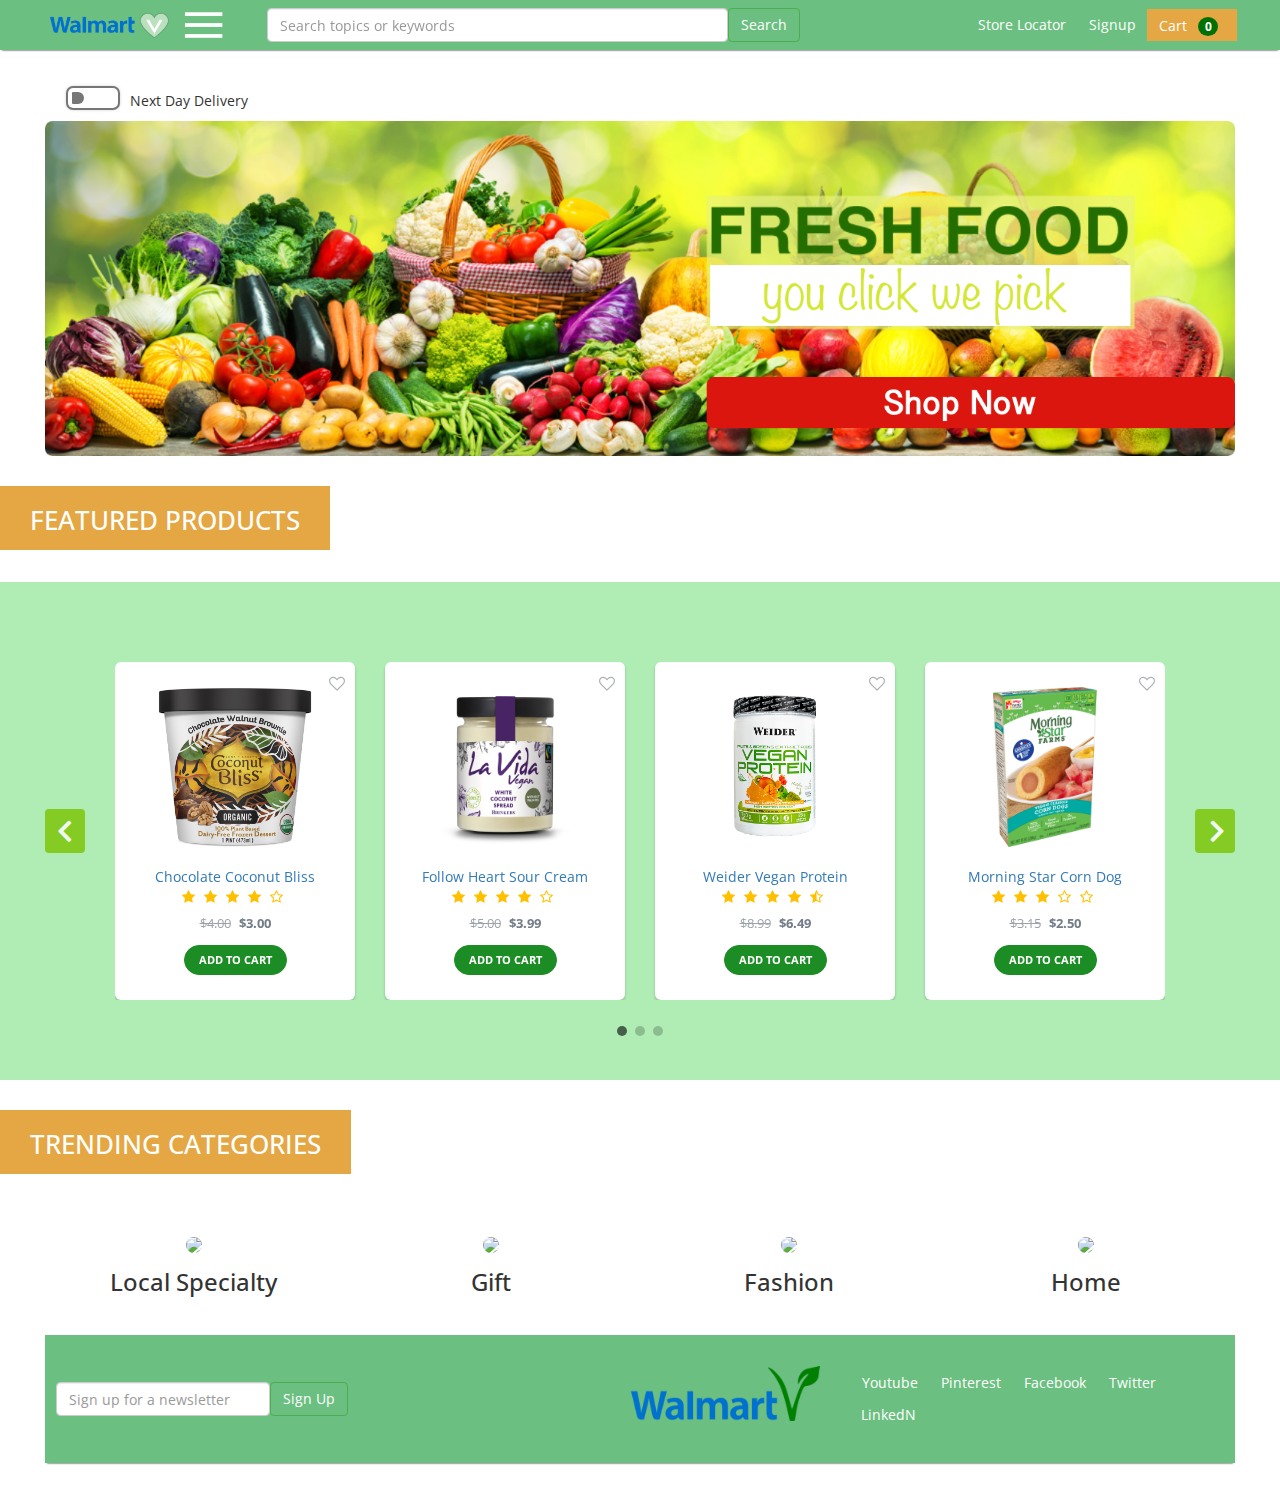
==== index.html @ f9e10857 "button link + error message" ====
<!DOCTYPE html>
<html lang="en">

<head>
	<meta charset="UTF-8">
	<meta http-equiv="X-UA-Compatible" content="IE=edge">
	<meta name="viewport" content="width=device-width, initial-scale=1">
	<title>Walmart Vegan Homepage</title>
	<!-- Bootstrap -->
	<link href="css/bootstrap-4.3.1.css" rel="stylesheet">
	<link href="//maxcdn.bootstrapcdn.com/bootstrap/4.1.1/css/bootstrap.min.css" rel="stylesheet" id="bootstrap-css">
	<link href="https://gitcdn.github.io/bootstrap-toggle/2.2.2/css/bootstrap-toggle.min.css" rel="stylesheet">
	<link rel="stylesheet" href="https://fonts.googleapis.com/css?family=Open+Sans">
	<!--ecommerce carousel-->
	<link rel="stylesheet" href="https://maxcdn.bootstrapcdn.com/font-awesome/4.7.0/css/font-awesome.min.css">
	<link rel="stylesheet" href="https://maxcdn.bootstrapcdn.com/bootstrap/3.3.7/css/bootstrap.min.css">
	<script src="https://ajax.googleapis.com/ajax/libs/jquery/1.12.4/jquery.min.js"></script>
	<script src="https://maxcdn.bootstrapcdn.com/bootstrap/3.3.7/js/bootstrap.min.js"></script>
	<!--navbar cart drop down-->
	<link href="//maxcdn.bootstrapcdn.com/bootstrap/3.3.0/css/bootstrap.min.css" rel="stylesheet" id="bootstrap-css">
	<script src="//maxcdn.bootstrapcdn.com/bootstrap/3.3.0/js/bootstrap.min.js"></script>
	<script src="//code.jquery.com/jquery-1.11.1.min.js"></script>
	<!--customized-->
	<link href="css/customized_css.css" rel="stylesheet">

</head>

<body>
	<div id="navbar" class="row navbar sticky nav-background mb-0 mt-0 pt-0 pb-0 pl-0 ml-0 pr-0 mr-0">
		<div class="col-sm-2">
			<img class="float-left img-fluid" src="img/logo with white vegan.png" alt="logo">
		</div>
		<div class="col-sm-5">
			<div class="myAlert-top alert alert-success">
				<a href="#" class="close" data-dismiss="alert" aria-label="close">&times;</a>
				<strong>Success!</strong> Product added to cart.
			</div>
			<form>
				<div class="row no-gutters align-items-center">
					<!--end of col-->
					<div class="col">
						<input class="form-control form-control-lg form-control-borderless" type="search"
							placeholder="Search topics or keywords">
					</div>
					<!--end of col-->
					<div class="col-auto">
						<button class="btn btn-success" type="submit">Search</button>
					</div>
					<!--end of col-->
				</div>
			</form>
			<!--end of col-->
		</div>
		<div class="col-sm-4">
			<div class="btn-group float-right" role="group">
				<button class="btn btn-success nav-button" type="button">
					Store Locator
				</button>
				<button onclick=getToProfilePage() class="btn btn-success nav-button" type="button">
					Signup
				</button>

				<button class=" btn btn-cart nav-button" type="button">
					Cart <span class="badge"><input type="number" class="cart-count" value="0"></span>
				</button>
			</div>
		</div>
	</div>

	<div class="container-fluid">
		<div class="row next-day-delivery pl-5 pt-0 pb-3 ml-0 pr-5 mr-5" style="padding-bottom: 5px;">
			<div class="col-sm-12">
				<div>
					<label class="switch next-day-delivery-switch">
						<input type="checkbox">
						<span class="slider"></span>
					</label>
					Next Day Delivery
				</div>
			</div>
		</div>
		<div class="row hero ml-4 mr-4">
			<div class="col-sm-12">
				<img src="img/hero.png" class="img-fluid" alt="heroboard">
			</div>
		</div>
		<div class="row">
			<div class="col-md-12 pl-0 mb-0 pb-0">
				<div class="flex-rectangle-trendy feature-product-tittle pl-0 ml-0 align-middle">
					<div class="text-center">
						<h2 class="pt-4 text-white trendy-text">Featured Products</h2>
					</div>
				</div>
			</div>
		</div>
		<div class="row" id="collapseExample1">
			<div class="col-md-12">
				<div id="myCarousel" class="carousel slide" data-ride="carousel" data-interval="0">
					<!-- Carousel indicators -->
					<ol class="carousel-indicators">
						<li data-target="#myCarousel" data-slide-to="0" class="active"></li>
						<li data-target="#myCarousel" data-slide-to="1"></li>
						<li data-target="#myCarousel" data-slide-to="2"></li>
					</ol>
					<!-- Wrapper for carousel items -->
					<div class="carousel-inner">
						<div class="item carousel-item active">
							<div class="row">
								<div class="col-sm-3">
									<div class="thumb-wrapper">
										<span class="wish-icon float-right "><i class="fa fa-heart-o"></i></span>
										<div class="img-box">
											<img src="img/CoconutBliss.png" class="img-responsive img-fluid" alt="">
										</div>
										<div class="thumb-content">
											<a href="">Chocolate Coconut Bliss</a>
											<div class="star-rating">
												<ul class="list-inline">
													<li class="list-inline-item"><i class="fa fa-star"></i></li>
													<li class="list-inline-item"><i class="fa fa-star"></i></li>
													<li class="list-inline-item"><i class="fa fa-star"></i></li>
													<li class="list-inline-item"><i class="fa fa-star"></i></li>
													<li class="list-inline-item"><i class="fa fa-star-o"></i></li>
												</ul>
											</div>
											<p class="item-price"><strike>$4.00</strike> <b>$3.00</b></p>
											<a id="addcartsuccess" onclick="myAlertTop()"
												class="btn btn-primary plus">Add to Cart</a>
										</div>
									</div>
								</div>
								<div class="col-sm-3">
									<div class="thumb-wrapper">
										<span class="wish-icon float-right float-right"><i
												class="fa fa-heart-o"></i></span>
										<div class="img-box">
											<img src="img/LaVidaVegan_WhiteCoconut.png" class="img-responsive img-fluid"
												alt="">
										</div>
										<div class="thumb-content">
											<a href="">Follow Heart Sour Cream</a>
											<div class="star-rating">
												<ul class="list-inline">
													<li class="list-inline-item"><i class="fa fa-star"></i></li>
													<li class="list-inline-item"><i class="fa fa-star"></i></li>
													<li class="list-inline-item"><i class="fa fa-star"></i></li>
													<li class="list-inline-item"><i class="fa fa-star"></i></li>
													<li class="list-inline-item"><i class="fa fa-star-o"></i></li>
												</ul>
											</div>
											<p class="item-price"><strike>$5.00</strike> <b>$3.99</b></p>
											<a id="addcartsuccess" onclick="myAlertTop()"
												class="btn btn-primary plus">Add to Cart</a>
										</div>
									</div>
								</div>
								<div class="col-sm-3">
									<div class="thumb-wrapper">
										<span class="wish-icon float-right float-right"><i
												class="fa fa-heart-o"></i></span>
										<div class="img-box">
											<img src="img/vegan protein.png" class="img-responsive img-fluid" alt="">
										</div>
										<div class="thumb-content">
											<a href="">Weider Vegan Protein</a>
											<div class="star-rating">
												<ul class="list-inline">
													<li class="list-inline-item"><i class="fa fa-star"></i></li>
													<li class="list-inline-item"><i class="fa fa-star"></i></li>
													<li class="list-inline-item"><i class="fa fa-star"></i></li>
													<li class="list-inline-item"><i class="fa fa-star"></i></li>
													<li class="list-inline-item"><i class="fa fa-star-half-o"></i>
													</li>
												</ul>
											</div>
											<p class="item-price"><strike>$8.99</strike> <b>$6.49</b></p>
											<a id="addcartsuccess" onclick="myAlertTop()"
												class="btn btn-primary plus">Add to Cart</a>
										</div>
									</div>
								</div>
								<div class="col-sm-3">
									<div class="thumb-wrapper">
										<span class="wish-icon float-right"><i class="fa fa-heart-o"></i></span>
										<div class="img-box">
											<img src="img/veggie corndog.png" class="img-responsive img-fluid" alt="">
										</div>
										<div class="thumb-content">
											<a href="">Morning Star Corn Dog</a>
											<div class="star-rating">
												<ul class="list-inline">
													<li class="list-inline-item"><i class="fa fa-star"></i></li>
													<li class="list-inline-item"><i class="fa fa-star"></i></li>
													<li class="list-inline-item"><i class="fa fa-star"></i></li>
													<li class="list-inline-item"><i class="fa fa-star-o"></i></li>
													<li class="list-inline-item"><i class="fa fa-star-o"></i></li>
												</ul>
											</div>
											<p class="item-price"><strike>$3.15</strike> <b>$2.50</b></p>
											<a id="addcartsuccess" onclick="myAlertTop()"
												class="btn btn-primary plus">Add to Cart</a>
										</div>
									</div>
								</div>
							</div>
						</div>
						<div class="item carousel-item">
							<div class="row">
								<div class="col-sm-3">
									<div class="thumb-wrapper">
										<span class="wish-icon float-right"><i class="fa fa-heart-o"></i></span>
										<div class="img-box">
											<img src="/examples/images/products/play-station.jpg"
												class="img-responsive img-fluid" alt="">
										</div>
										<div class="thumb-content">
											<h4>Sony Play Station</h4>
											<p class="item-price"><strike>$289.00</strike> <span>$269.00</span></p>
											<div class="star-rating">
												<ul class="list-inline">
													<li class="list-inline-item"><i class="fa fa-star"></i></li>
													<li class="list-inline-item"><i class="fa fa-star"></i></li>
													<li class="list-inline-item"><i class="fa fa-star"></i></li>
													<li class="list-inline-item"><i class="fa fa-star"></i></li>
													<li class="list-inline-item"><i class="fa fa-star-o"></i></li>
												</ul>
											</div>
											<a id="addcartsuccess" onclick="myAlertTop()"
												class="btn btn-primary plus">Add to Cart</a>
										</div>
									</div>
								</div>
								<div class="col-sm-3">
									<div class="thumb-wrapper">
										<span class="wish-icon float-right"><i class="fa fa-heart-o"></i></span>
										<div class="img-box">
											<img src="/examples/images/products/macbook-pro.jpg"
												class="img-responsive img-fluid" alt="">
										</div>
										<div class="thumb-content">
											<h4>Macbook Pro</h4>
											<p class="item-price"><strike>$1099.00</strike> <span>$869.00</span></p>
											<div class="star-rating">
												<ul class="list-inline">
													<li class="list-inline-item"><i class="fa fa-star"></i></li>
													<li class="list-inline-item"><i class="fa fa-star"></i></li>
													<li class="list-inline-item"><i class="fa fa-star"></i></li>
													<li class="list-inline-item"><i class="fa fa-star"></i></li>
													<li class="list-inline-item"><i class="fa fa-star-half-o"></i>
													</li>
												</ul>
											</div>
											<a id="addcartsuccess" onclick="myAlertTop()"
												class="btn btn-primary plus">Add to Cart</a>
										</div>
									</div>
								</div>
								<div class="col-sm-3">
									<div class="thumb-wrapper">
										<span class="wish-icon float-right float-right"><i
												class="fa fa-heart-o"></i></span>
										<div class="img-box">
											<img src="/examples/images/products/speaker.jpg"
												class="img-responsive img-fluid" alt="">
										</div>
										<div class="thumb-content">
											<h4>Bose Speaker</h4>
											<p class="item-price"><strike>$109.00</strike> <span>$99.00</span></p>
											<div class="star-rating">
												<ul class="list-inline">
													<li class="list-inline-item"><i class="fa fa-star"></i></li>
													<li class="list-inline-item"><i class="fa fa-star"></i></li>
													<li class="list-inline-item"><i class="fa fa-star"></i></li>
													<li class="list-inline-item"><i class="fa fa-star"></i></li>
													<li class="list-inline-item"><i class="fa fa-star-o"></i></li>
												</ul>
											</div>
											<a id="addcartsuccess" onclick="myAlertTop()"
												class="btn btn-primary plus">Add to Cart</a>
										</div>
									</div>
								</div>
								<div class="col-sm-3">
									<div class="thumb-wrapper">
										<span class="wish-icon float-right float-right"><i
												class="fa fa-heart-o"></i></span>
										<div class="img-box">
											<img src="/examples/images/products/galaxy.jpg"
												class="img-responsive img-fluid" alt="">
										</div>
										<div class="thumb-content">
											<h4>Samsung Galaxy S8</h4>
											<p class="item-price"><strike>$599.00</strike> <span>$569.00</span></p>
											<div class="star-rating">
												<ul class="list-inline">
													<li class="list-inline-item"><i class="fa fa-star"></i></li>
													<li class="list-inline-item"><i class="fa fa-star"></i></li>
													<li class="list-inline-item"><i class="fa fa-star"></i></li>
													<li class="list-inline-item"><i class="fa fa-star"></i></li>
													<li class="list-inline-item"><i class="fa fa-star-o"></i></li>
												</ul>
											</div>
											<a id="addcartsuccess" onclick="myAlertTop()"
												class="btn btn-primary plus">Add to Cart</a>
										</div>
									</div>
								</div>
							</div>
						</div>
						<div class="item carousel-item">
							<div class="row">
								<div class="col-sm-3">
									<div class="thumb-wrapper">
										<span class="wish-icon"><i class="fa fa-heart-o"></i></span>
										<div class="img-box">
											<img src="/examples/images/products/iphone.jpg"
												class="img-responsive img-fluid" alt="">
										</div>
										<div class="thumb-content">
											<h4>Apple iPhone</h4>
											<p class="item-price"><strike>$369.00</strike> <span>$349.00</span></p>
											<div class="star-rating">
												<ul class="list-inline">
													<li class="list-inline-item"><i class="fa fa-star"></i></li>
													<li class="list-inline-item"><i class="fa fa-star"></i></li>
													<li class="list-inline-item"><i class="fa fa-star"></i></li>
													<li class="list-inline-item"><i class="fa fa-star"></i></li>
													<li class="list-inline-item"><i class="fa fa-star-o"></i></li>
												</ul>
											</div>
											<a id="addcartsuccess" onclick="myAlertTop()"
												class="btn btn-primary plus">Add to Cart</a>
										</div>
									</div>
								</div>
								<div class="col-sm-3">
									<div class="thumb-wrapper">
										<span class="wish-icon float-right"><i class="fa fa-heart-o"></i></span>
										<div class="img-box">
											<img src="/examples/images/products/canon.jpg"
												class="img-responsive img-fluid" alt="">
										</div>
										<div class="thumb-content">
											<h4>Canon DSLR</h4>
											<p class="item-price"><strike>$315.00</strike> <span>$250.00</span></p>
											<div class="star-rating">
												<ul class="list-inline">
													<li class="list-inline-item"><i class="fa fa-star"></i></li>
													<li class="list-inline-item"><i class="fa fa-star"></i></li>
													<li class="list-inline-item"><i class="fa fa-star"></i></li>
													<li class="list-inline-item"><i class="fa fa-star"></i></li>
													<li class="list-inline-item"><i class="fa fa-star-o"></i></li>
												</ul>
											</div>
											<a id="addcartsuccess" onclick="myAlertTop()"
												class="btn btn-primary plus">Add to Cart</a>
										</div>
									</div>
								</div>
								<div class="col-sm-3">
									<div class="thumb-wrapper">
										<span class="wish-icon float-right"><i class="fa fa-heart-o"></i></span>
										<div class="img-box">
											<img src="/examples/images/products/pixel.jpg"
												class="img-responsive img-fluid" alt="">
										</div>
										<div class="thumb-content">
											<h4>Google Pixel</h4>
											<p class="item-price"><strike>$450.00</strike> <span>$418.00</span></p>
											<div class="star-rating">
												<ul class="list-inline">
													<li class="list-inline-item"><i class="fa fa-star"></i></li>
													<li class="list-inline-item"><i class="fa fa-star"></i></li>
													<li class="list-inline-item"><i class="fa fa-star"></i></li>
													<li class="list-inline-item"><i class="fa fa-star"></i></li>
													<li class="list-inline-item"><i class="fa fa-star-half-o"></i>
													</li>
												</ul>
											</div>
											<a id="addcartsuccess" onclick="myAlertTop()"
												class="btn btn-primary plus">Add to Cart</a>
										</div>
									</div>
								</div>
								<div class="col-sm-3">
									<div class="thumb-wrapper">
										<span class="wish-icon float-right"><i class="fa fa-heart-o"></i></span>
										<div class="img-box">
											<img src="/examples/images/products/watch.jpg"
												class="img-responsive img-fluid" alt="">
										</div>
										<div class="thumb-content">
											<h4>Apple Watch</h4>
											<p class="item-price"><strike>$350.00</strike> <span>$330.00</span></p>
											<div class="star-rating">
												<ul class="list-inline">
													<li class="list-inline-item"><i class="fa fa-star"></i></li>
													<li class="list-inline-item"><i class="fa fa-star"></i></li>
													<li class="list-inline-item"><i class="fa fa-star"></i></li>
													<li class="list-inline-item"><i class="fa fa-star"></i></li>
													<li class="list-inline-item"><i class="fa fa-star-o"></i></li>
												</ul>
											</div>
											<a id="addcartsuccess" onclick="myAlertTop()"
												class="btn btn-primary plus">Add to Cart</a>
										</div>
									</div>
								</div>
							</div>
						</div>
					</div>
					<!-- Carousel controls -->
					<a class="carousel-control left carousel-control-prev" href="#myCarousel" data-slide="prev">
						<i class="fa fa-angle-left"></i>
					</a>
					<a class="carousel-control right carousel-control-next" href="#myCarousel" data-slide="next">
						<i class="fa fa-angle-right"></i>
					</a>
				</div>
			</div>
		</div>

		<div class="row">
			<div class="col-md-12 pl-0 mb-0 pb-0">
				<div class="flex-rectangle-trendy feature-product-tittle pl-0 ml-0 align-middle">
					<div class="text-center">
						<h2 class="pt-4 text-white trendy-text">Trending Categories</h2>
					</div>
				</div>
			</div>
		</div>
		<div class="row ml-5 mr-5 mt-5">
			<div class="col-lg-3">
				<div class="text-center">
					<img src="img/local.png" class="rounded-circle img-fluid">
					<h3 class="mt-4 mb-3 text-center">Local Specialty</h5>
				</div>
			</div>
			<div class="col-lg-3">
				<div class="text-center">
					<img src="img/gift.png" class="rounded-circle img-fluid">
					<h3 class="mt-4 mb-3 text-center">Gift</h5>
				</div>
			</div>
			<div class="col-lg-3">
				<div class="text-center">
					<img src="img/fashion.png" class="rounded-circle img-fluid">
					<h3 class="mt-4 mb-3 text-center">Fashion</h5>
				</div>
			</div>
			<div class="col-lg-3">
				<div class="text-center">
					<img src="img/home.png" class="rounded-circle img-fluid">
					<h3 class="mt-4 mb-3 text-center">Home</h5>
				</div>
			</div>
		</div>
		<div class="row navbar nav-background ml-5 mr-5 mb-5 mt-5 pt-5 pb-5 mt-5">
			<div class="col-sm-3">
				<form>
					<div class="row no-gutters align-items-left">
						<div class="col">
							<input class="form-control form-control-lg form-control-borderless" type="search"
								placeholder="Sign up for a newsletter">
						</div>
						<div class="col-auto">
							<button class="btn btn-success" type="submit">Sign Up</button>
						</div>
					</div>
				</form>
			</div>
			<div class="col-sm-5">
				<img class="float-right" src="img/Group 1.png" alt="logo">
			</div>
			<div class="col-sm-4">
				<div class="btn-group float-right" role="group">
					<button class="btn btn-success nav-button" type="button">
						Youtube
					</button>
					<button class="btn btn-success nav-button" type="button">
						Pinterest
					</button>
					<button class="btn btn-success nav-button" type="button">
						Facebook
					</button>
					<button class="btn btn-success nav-button" type="button">
						Twitter
					</button>
					<button class="btn btn-success nav-button" type="button">
						LinkedN
					</button>
				</div>
			</div>
		</div>
	</div>
	<!-- jQuery (necessary for Bootstrap's JavaScript plugins) -->
	<script src="js/jquery-3.3.1.min.js"></script>

	<!-- Include all compiled plugins (below), or include individual files as needed -->
	<script src="js/popper.min.js"></script>
	<script src="js/bootstrap-4.3.1.js"></script>
	<script src="js/customized_js.js"></script>
</body>

</html>
---- css/customized_css.css ----
.container-fluid{
    padding-top: 70px;
}
/*alert for adding product*/
.myAlert-top{
    position: fixed;
    top: 5px; 
    left:30%;
    width: 30%;
    background-color:rgb(3, 57, 16);
    border:none;
    color: white;
}
.myAlert-bottom{
    position: fixed;
    bottom: 5px;
    left:2%;
    width: 96%;
}
.alert{
    display: none;
    text-align: center;
    z-index: 9999;
}
/*alert for adding product*/
/*nav bar*/
.navbar{
    z-index: 999;
    box-shadow: 0 2px 2px -2px rgba(0,0,0,1);
    border-radius: 0px
}
/*nav button color*/
.btn-success {
    background-color: #6BBF80;
}

/*nav button color*/
.nav-button {
    border: 0;
}

/*nav button color*/
/*hamburger*/
.hamburger {
    max-width: 18%;
    height: auto;
}

/*hamburger*/
/* The sticky class is added to the navbar with JS when it reaches its scroll position */
.sticky {
    position: fixed;
    top: 0;
    width: 100%;
  }
  
  /* Add some top padding to the page content to prevent sudden quick movement (as the navigation bar gets a new position at the top of the page (position:fixed and top:0) */
  .sticky + .content {
    padding-top: 60px;
  }
/*next day delivery*/
.switch input {
    display: none;
}

.switch {
    display: inline-block;
    width: 50px;
    height: 20px;
    margin: 8px;
    transform: translateY(50%);
    position: relative;
}

.slider {
    position: absolute;
    top: 0;
    bottom: 0;
    left: 0;
    right: 0;
    border-radius: 5px;
    box-shadow: 0 0 0 2px #777, 0 0 4px #777;
    cursor: pointer;
    border: 4px solid transparent;
    overflow: hidden;
    transition: .4s;
}

.slider:before {
    position: absolute;
    content: "";
    width: 100%;
    height: 100%;
    background: #777;
    border-radius: 10px;
    transform: translateX(-30px);
    transition: .4s;
}

input:checked+.slider:before {
    transform: translateX(30px);
    background: limeGreen;
}

input:checked+.slider {
    box-shadow: 0 0 0 2px limeGreen, 0 0 2px limeGreen;
}

/*next day delivery*/
/*flex rectangle*/
.flex-rectangle {
    width: 25%;
    background: #E5A743;
}

.flex-rectangle:before {
    display: block;
}

.flex-rectangle-trendy {
    background: #E5A743;
    display: inline-block;
    margin: 30px 0;
}

.trendy-text {
    font-weight: 500;
    /* text-shadow: 1px 1px 1px white; */
    /* padding: 0 !important; */
    margin: 0 !important;
    line-height: 1.5;
    height: auto;
    padding: 10px 30px;
    text-align: center;
}

/*flex rectangle*/
/*ecommerce carousel*/
body {
    font-family: "Open Sans", sans-serif;
}

h2 {
    color: #000;
    font-size: 26px;
    font-weight: 300;
    text-align: center;
    text-transform: uppercase;
    position: relative;
    margin: 30px 0 80px;
}

h2 b {
    color: #ffc000;
}

.thumb-wrapper{
    background:#fff;
}
.carousel {
    margin: 50px auto;
    padding: 0 70px;
}

.carousel .item {
	color: #747d89;
	min-height: 325px;
    text-align: center;
	overflow: hidden;
}
.carousel .thumb-wrapper {
	padding: 25px 15px;
	background: #fff;
	border-radius: 6px;
	text-align: center;
	position: relative;
	box-shadow: 0 2px 3px rgba(0,0,0,0.2);
}
.carousel .item .img-box {
	height: 120px;
	margin-bottom: 20px;
	width: 100%;
	position: relative;
}
.carousel .item img {	
	max-width: 100%;
	max-height: 100%;
	display: inline-block;
	position: absolute;
	bottom: 0;
	margin: 0 auto;
	left: 0;
	right: 0;
}
.carousel .item h4 {
	font-size: 18px;
}
.carousel .item h4, .carousel .item p, .carousel .item ul {
	margin-bottom: 5px;
}
.carousel .thumb-content .btn {
	color: #fff;
    font-size: 11px;
    text-transform: uppercase;
    font-weight: bold;
    background: #1C8D24;
    border: 1px solid #1C8D24;
    padding: 6px 14px;
    margin-top: 5px;
    line-height: 16px;
    border-radius: 20px;
}
.carousel .thumb-content .btn:hover, .carousel .thumb-content .btn:focus {
	color: #fff;
	background: #0C6337;
	box-shadow: none;
}
.carousel .thumb-content .btn i {
	font-size: 14px;
    font-weight: bold;
    margin-left: 5px;
}
.carousel .carousel-control {
	height: 44px;
	width: 40px;
	background: #7ac400;	
    margin: auto 0;
    border-radius: 4px;
	opacity: 0.8;
}
.carousel .carousel-control:hover {
	background: #78bf00;
	opacity: 1;
}
.carousel .carousel-control i {
    font-size: 36px;
    position: absolute;
    top: 50%;
    display: inline-block;
    margin: -19px 0 0 0;
    z-index: 5;
    left: 0;
    right: 0;
    color: #fff;
	text-shadow: none;
    font-weight: bold;
}
.carousel .item-price {
	font-size: 13px;
	padding: 2px 0;
}
.carousel .item-price strike {
	opacity: 0.7;
	margin-right: 5px;
}
.carousel .carousel-control.left i {
	margin-left: -2px;
}
.carousel .carousel-control.right i {
	margin-right: -4px;
}
.carousel .carousel-indicators {
	bottom: -50px;
}
.carousel-indicators li, .carousel-indicators li.active {
	width: 10px;
	height: 10px;
	margin: 4px;
	border-radius: 50%;
	border: none;
}
.carousel-indicators li {	
	background: rgba(0, 0, 0, 0.2);
}
.carousel-indicators li.active {	
	background: rgba(0, 0, 0, 0.6);
}
.carousel .wish-icon {
	position: absolute;
	right: 10px;
	top: 10px;
	z-index: 99;
	cursor: pointer;
	font-size: 16px;
	color: #abb0b8;
}
.carousel .wish-icon .fa-heart {
	color: #ff6161;
}
.star-rating li {
	padding: 0;
}
.star-rating i {
	font-size: 14px;
	color: #ffc000;
}

/*ecommerce carousel*/
/*dropdown cart*/
ul.dropdown-cart {
    min-width: 250px;
}

ul.dropdown-cart li .item {
    display: block;
    padding: 3px 10px;
    margin: 3px 0;
}

ul.dropdown-cart li .item:hover {
    background-color: #f3f3f3;
}

ul.dropdown-cart li .item:after {
    visibility: hidden;
    display: block;
    font-size: 0;
    content: " ";
    clear: both;
    height: 0;
}

ul.dropdown-cart li .item-left {
    float: left;
}

ul.dropdown-cart li .item-left img,
ul.dropdown-cart li .item-left span.item-info {
    float: left;
}

ul.dropdown-cart li .item-left span.item-info {
    margin-left: 10px;
}

ul.dropdown-cart li .item-left span.item-info span {
    display: block;
}

ul.dropdown-cart li .item-right {
    float: right;
}

ul.dropdown-cart li .item-right button {
    margin-top: 14px;
}

/*dropdown cart*/
/*nav-background-color*/
.nav-background {
    background-color: #6BBF80;
}

/*nav-background-color*/

/*centre block*/
.center-block {
    display: block;
    margin-right: auto;
    margin-left: auto;
}

/*centre block*/
.hungry .selection {
    margin-bottom: 1em;
}

.hungry .selection label {
    display: inline-block;
    width: 8em;
    background-color: #42b4d6;
    border-radius: 6px;
    color: #ffffff;
    padding: 0.5em;
    cursor: pointer;
}

.hungry .selection label:hover {
    background-color: #5fc0dc;
}

.hungry .selection input[type=radio] {
    display: none;
}

.hungry .selection input[type=radio]:checked~label {
    background-color: #f1592a;
}

input {
    width: 100%;
}

#flex-rectangle-recproduct {
    width: 100%;
    background: #6BBF80;
    height: 100%;
}

/*product details*/
.gallery-wrap .img-big-wrap img {
    height: 450px;
    width: auto;
    display: inline-block;
    cursor: zoom-in;
}


.gallery-wrap .img-small-wrap .item-gallery {
    width: 60px;
    height: 60px;
    border: 1px solid #ddd;
    margin: 7px 2px;
    display: inline-block;
    overflow: hidden;
}

.gallery-wrap .img-small-wrap {
    text-align: center;
}

.gallery-wrap .img-small-wrap img {
    max-width: 100%;
    max-height: 100%;
    object-fit: cover;
    border-radius: 4px;
    cursor: zoom-in;
}

.save-for-later {
    text-align: center;
}

/*product details*/

/*shopping cart*/
.shopping-cart {
    padding-bottom: 50px;
    font-family: 'Montserrat', sans-serif;
}

.shopping-cart.dark {
    background-color: #f6f6f6;
}


.shopping-cart .block-heading {
    padding-top: 50px;
    margin-bottom: 40px;
    text-align: center;
}

.shopping-cart .block-heading h1,
.shopping-cart .block-heading h2,
.shopping-cart .block-heading h3 {
    margin-bottom: 1.2rem;
    color: #3b99e0;
}

.shopping-cart .items {
    margin: auto;
}

.shopping-cart .items .product {
    margin-bottom: 20px;
    padding-top: 20px;
    padding-bottom: 20px;
}

.shopping-cart .items .product .info {
    padding-top: 0px;
    text-align: center;
}

.shopping-cart .items .product .info .product-name {
    font-weight: 600;
}

.shopping-cart .items .product .info .product-name .product-info {
    font-size: 14px;
    margin-top: 15px;
}

.shopping-cart .items .product .info .product-name .product-info .value {
    font-weight: 400;
}

.shopping-cart .items .product .info .quantity .quantity-input {
    margin: auto;
    width: 80px;
}

.shopping-cart .items .product .info .price {
    margin-top: 15px;
    font-weight: bold;
    font-size: 22px;
}

.shopping-cart .summary {
    border-top: 2px solid #ffffff;
    background-color: #f7fbff;
    height: 100%;
    padding: 30px;
}

.shopping-cart .summary h3 {
    text-align: center;
    font-size: 1.3em;
    font-weight: 600;
    padding-top: 20px;
    padding-bottom: 20px;
}

.shopping-cart .summary .summary-item:not(:last-of-type) {
    padding-bottom: 10px;
    padding-top: 10px;
    border-bottom: 1px solid rgba(0, 0, 0, 0.1);
}

.shopping-cart .summary .text {
    font-size: 1em;
    font-weight: 600;
}

.shopping-cart .summary .price {
    font-size: 1em;
    float: right;
}

.shopping-cart .summary button {
    margin-top: 20px;
}

/*shopping cart*/
/*add favorite icon*/
.heart {
    font-size: 25px;
    color: red;
}

.positioner {
    width: 140%;
    height: 0%;
    position: absolute;
    left: ;
    top: 0;
    background: hsla(0, 100%, 50%, 0.4);
}

/*add favorite icon*/
/*virtual aisle*/
.gallery-title {
    font-size: 36px;
    color: #42B32F;
    text-align: left;
    font-weight: 500;
    margin-bottom: 70px;
}

.gallery-title:after {
    content: "";
    position: absolute;
    width: 7.5%;
    left: 10%;
    height: 45px;
    border-bottom: 1px solid #5e5e5e;
}

.filter-button {
    font-size: 18px;
    border: 1px solid #42B32F;
    border-radius: 5px;
    text-align: center;
    color: #42B32F;
    margin-bottom: 30px;

}

.filter-button:hover {
    font-size: 18px;
    border: 1px solid #42B32F;
    border-radius: 5px;
    text-align: center;
    color: #ffffff;
    background-color: #42B32F;

}

.btn-default:active .filter-button:active {
    background-color: #42B32F;
    color: white;
}

.port-image {
    width: 100%;
}

.gallery_product {
    margin-bottom: 30px;
}

/*virutal aisle*/
/*carousel background*/
#collapseExample1 {
    border-top: 2px solid #ffffff;
    background-color: #b0edb5;
    height: 100%;
    padding: 30px;
}

/*carousel background*/



@media only screen and (max-width:990px) {
    .product-grid4 {
        margin-bottom: 30px
    }
}
/*add to cart */
.btn-cart {
    color: #fff !important;
    height: 32px;
    border-radius: 0 !important;
    background: #E5A743;
}

.btn-cart:hover {
    color: #fff;
    background-color: #449d44;
    border-color: #398439;
}

.btn-cart .cart-count {
    background: #007000;
    border: none;
    border-radius: 100%;
    text-align: center;
    width: 20px;
}

.btn-cart .badge {
    background: transparent;
}

/*Prevent text selection*/
span{
    -webkit-user-select: none;
    -moz-user-select: none;
    -ms-user-select: none;
}

.add-to-cart {
    cursor: pointer;
}

#add-to-cart-icon{  
    border: 0;
    width: 10%;
}
#add-to-cart-icon::-webkit-outer-spin-button,
input::-webkit-inner-spin-button {
    -webkit-appearance: none;
    margin: 0;
}
input:disabled{
    background-color:#16a085;
}
/*local specialty and deal of the day carousel*/
.carousel .item .img-box {
    height: 160px;
    width: 100%;
    position: relative;
}

.carousel .item img {
    max-width: 100%;
    max-height: 100%;
    display: inline-block;
    position: absolute;
    bottom: 0;
    margin: 0 auto;
    left: 0;
    right: 0;
}
/*local specialty and deal of the day carousel*/
/* Media Queries */
@media (max-width: 580px) {
    .container-fluid {
        padding-top: 150px;
    }

}
@media (max-width: 620px) {
    .trendy-text {
        font-weight: 500;
        font-size: 1.3rem;
        white-space: nowrap;
    }

}

@media (max-width: 767px) {
    .trendy-text {
        font-weight: 500;
        font-size: 2rem;
    }

}

@media (min-width: 768px) {
    .shopping-cart .items .product .info {
        padding-top: 25px;
        text-align: left;
    }

    .shopping-cart .items .product .info .price {
        font-weight: bold;
        font-size: 22px;
        top: 17px;
    }

    .shopping-cart .items .product .info .quantity {
        text-align: center;
    }

    .shopping-cart .items .product .info .quantity .quantity-input {
        padding: 4px 10px;
        text-align: center;
    }
}
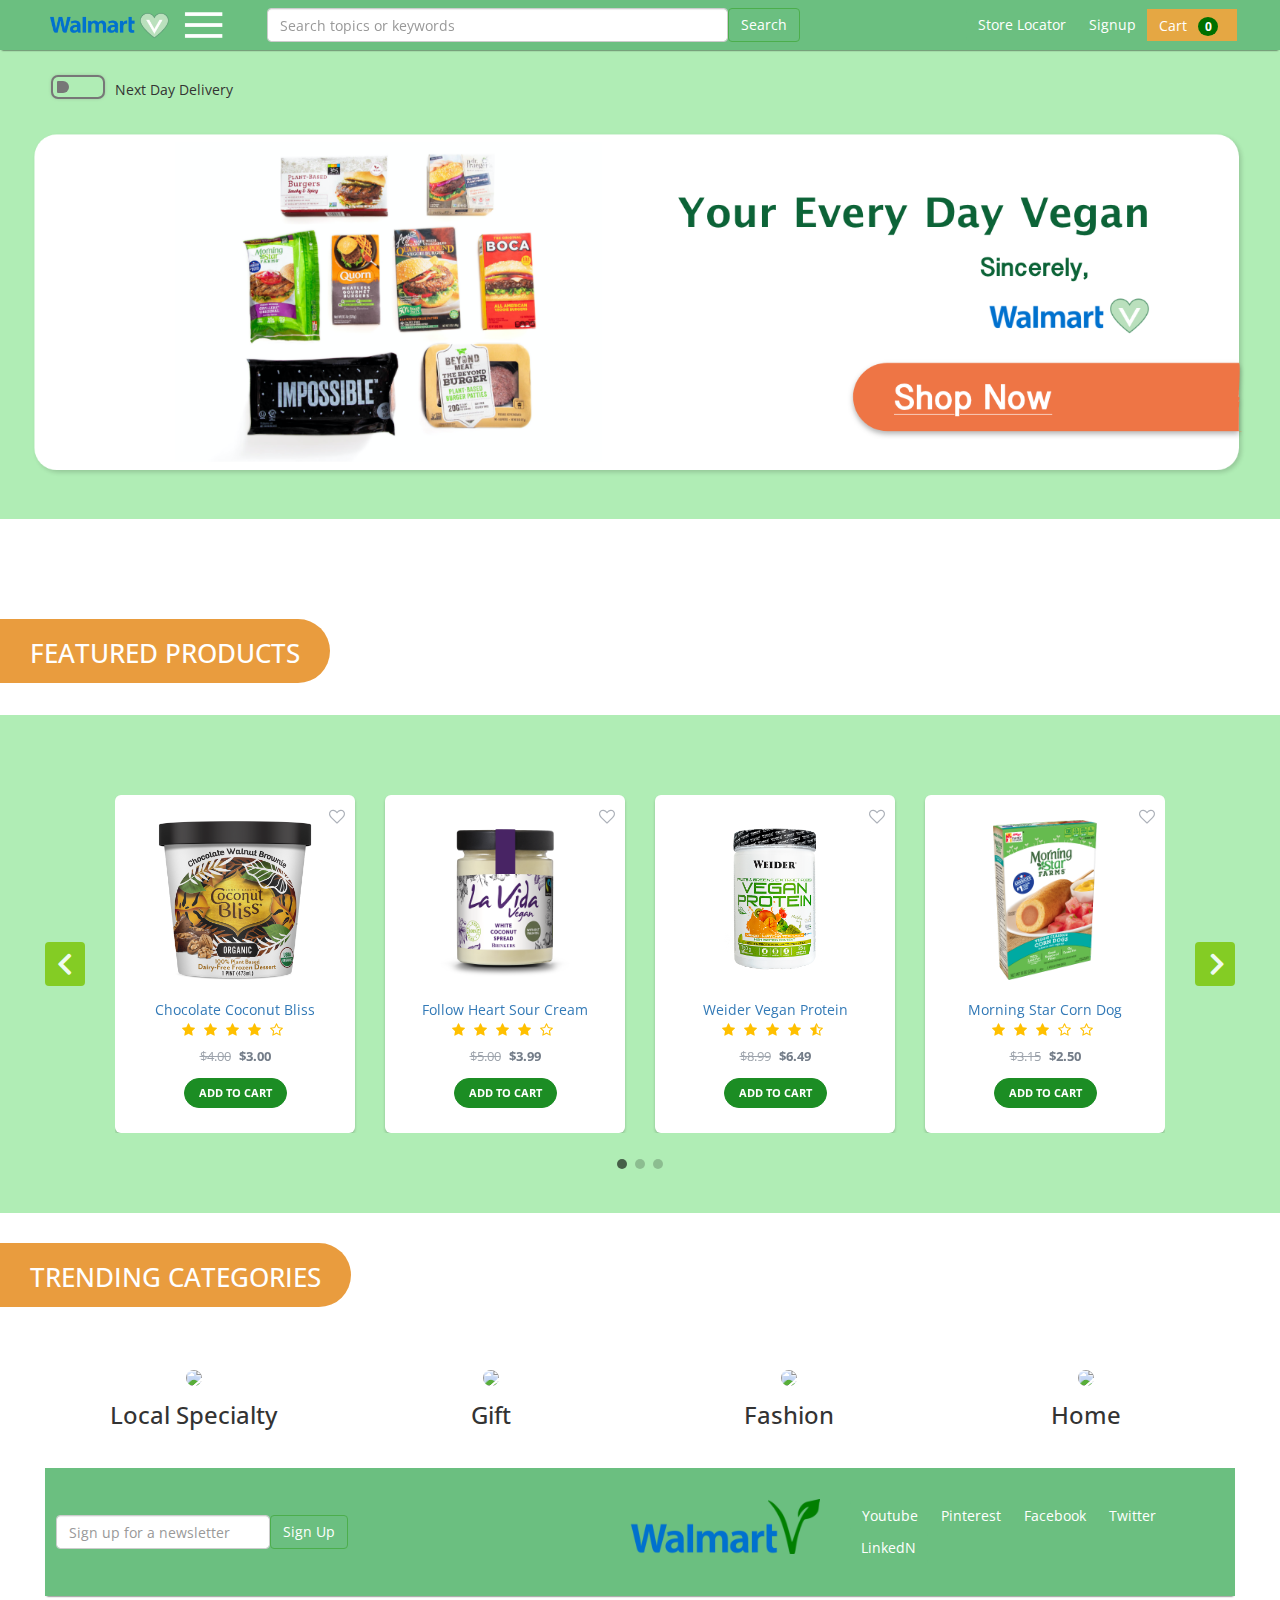
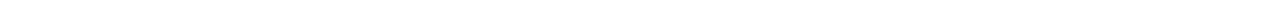
==== commit c7d8af24: "mm" ====
--- a/index.html
+++ b/index.html
@@ -26,64 +26,72 @@
 </head>
 
 <body>
-	<div id="navbar" class="row navbar sticky nav-background mb-0 mt-0 pt-0 pb-0 pl-0 ml-0 pr-0 mr-0">
-		<div class="col-sm-2">
-			<img class="float-left img-fluid" src="img/logo with white vegan.png" alt="logo">
-		</div>
-		<div class="col-sm-5">
-			<div class="myAlert-top alert alert-success">
-				<a href="#" class="close" data-dismiss="alert" aria-label="close">&times;</a>
-				<strong>Success!</strong> Product added to cart.
-			</div>
-			<form>
-				<div class="row no-gutters align-items-center">
-					<!--end of col-->
-					<div class="col">
-						<input class="form-control form-control-lg form-control-borderless" type="search"
-							placeholder="Search topics or keywords">
+	<div id="collapseExample2">
+		<div id="navbar" class="row navbar sticky nav-background mb-0 mt-0 pt-0 pb-0 pl-0 ml-0 pr-0 mr-0">
+			<div class="col-sm-2">
+				<img class="float-left img-fluid" src="img/logo with white vegan.png" alt="logo">
+			</div>
+			<div class="col-sm-5">
+				<div class="myAlert-top alert alert-success">
+					<a href="#" class="close" data-dismiss="alert" aria-label="close">&times;</a>
+					<strong>Success!</strong> Product added to cart.
+				</div>
+				<form>
+					<div class="row no-gutters align-items-center">
+						<!--end of col-->
+						<div class="col">
+							<input class="form-control form-control-lg form-control-borderless" type="search"
+								placeholder="Search topics or keywords">
+						</div>
+						<!--end of col-->
+						<div class="col-auto">
+							<button class="btn btn-success" type="submit">Search</button>
+						</div>
+						<!--end of col-->
 					</div>
-					<!--end of col-->
-					<div class="col-auto">
-						<button class="btn btn-success" type="submit">Search</button>
+				</form>
+				<!--end of col-->
+			</div>
+			<div class="col-sm-4">
+				<div class="btn-group float-right" role="group">
+					<button class="btn btn-success nav-button" type="button">
+						Store Locator
+					</button>
+					<button onclick=getToProfilePage() class="btn btn-success nav-button" type="button">
+						Signup
+					</button>
+
+					<button class=" btn btn-cart nav-button" type="button">
+						Cart <span class="badge"><input type="number" class="cart-count" value="0"></span>
+					</button>
+				</div>
+			</div>
+		</div>
+	</div> 
+	<br>
+	<br>
+	<div pt-5 id="collapseExample2">
+			<div class="row next-day-delivery pl-5 pt-4 pb-3 ml-0 pr-5 mr-5 pb-5" style="padding-bottom: 5px;">
+				<div class="col-sm-12">
+					<div>
+						<label class="switch next-day-delivery-switch">
+							<input type="checkbox">
+							<span class="slider"></span>
+						</label>
+						Next Day Delivery
 					</div>
-					<!--end of col-->
-				</div>
-			</form>
-			<!--end of col-->
-		</div>
-		<div class="col-sm-4">
-			<div class="btn-group float-right" role="group">
-				<button class="btn btn-success nav-button" type="button">
-					Store Locator
-				</button>
-				<button onclick=getToProfilePage() class="btn btn-success nav-button" type="button">
-					Signup
-				</button>
-
-				<button class=" btn btn-cart nav-button" type="button">
-					Cart <span class="badge"><input type="number" class="cart-count" value="0"></span>
-				</button>
-			</div>
-		</div>
-	</div>
-
+				</div>
+			</div>
+			<div class="row hero ml-4 mr-4">
+				<div class="col-sm-12">
+					<img src="img/hero2.png" class="img-fluid" alt="heroboard">
+				</div>
+			</div>
+			<br>
+			<br>
+		</div>
 	<div class="container-fluid">
-		<div class="row next-day-delivery pl-5 pt-0 pb-3 ml-0 pr-5 mr-5" style="padding-bottom: 5px;">
-			<div class="col-sm-12">
-				<div>
-					<label class="switch next-day-delivery-switch">
-						<input type="checkbox">
-						<span class="slider"></span>
-					</label>
-					Next Day Delivery
-				</div>
-			</div>
-		</div>
-		<div class="row hero ml-4 mr-4">
-			<div class="col-sm-12">
-				<img src="img/hero.png" class="img-fluid" alt="heroboard">
-			</div>
-		</div>
+
 		<div class="row">
 			<div class="col-md-12 pl-0 mb-0 pb-0">
 				<div class="flex-rectangle-trendy feature-product-tittle pl-0 ml-0 align-middle">
--- a/css/customized_css.css
+++ b/css/customized_css.css
@@ -1,4 +1,4 @@
-
+.body{ padding-top: 1000px;}
 .container-fluid{
     padding-top: 70px;
 }
@@ -111,7 +111,7 @@
 /*flex rectangle*/
 .flex-rectangle {
     width: 25%;
-    background: #E5A743;
+    background: #E99C3E;
 }
 
 .flex-rectangle:before {
@@ -119,9 +119,11 @@
 }
 
 .flex-rectangle-trendy {
-    background: #E5A743;
+    background: #E99C3E;
     display: inline-block;
     margin: 30px 0;
+    border-top-right-radius: 40px;
+    border-bottom-right-radius: 40px;
 }
 
 .trendy-text {
@@ -608,7 +610,12 @@
     height: 100%;
     padding: 30px;
 }
-
+#collapseExample2 {
+    border-top: 2px solid #ffffff;
+    background-color: #b0edb5;
+    height: 100%;
+    padding: 0px;
+}
 /*carousel background*/
 
 
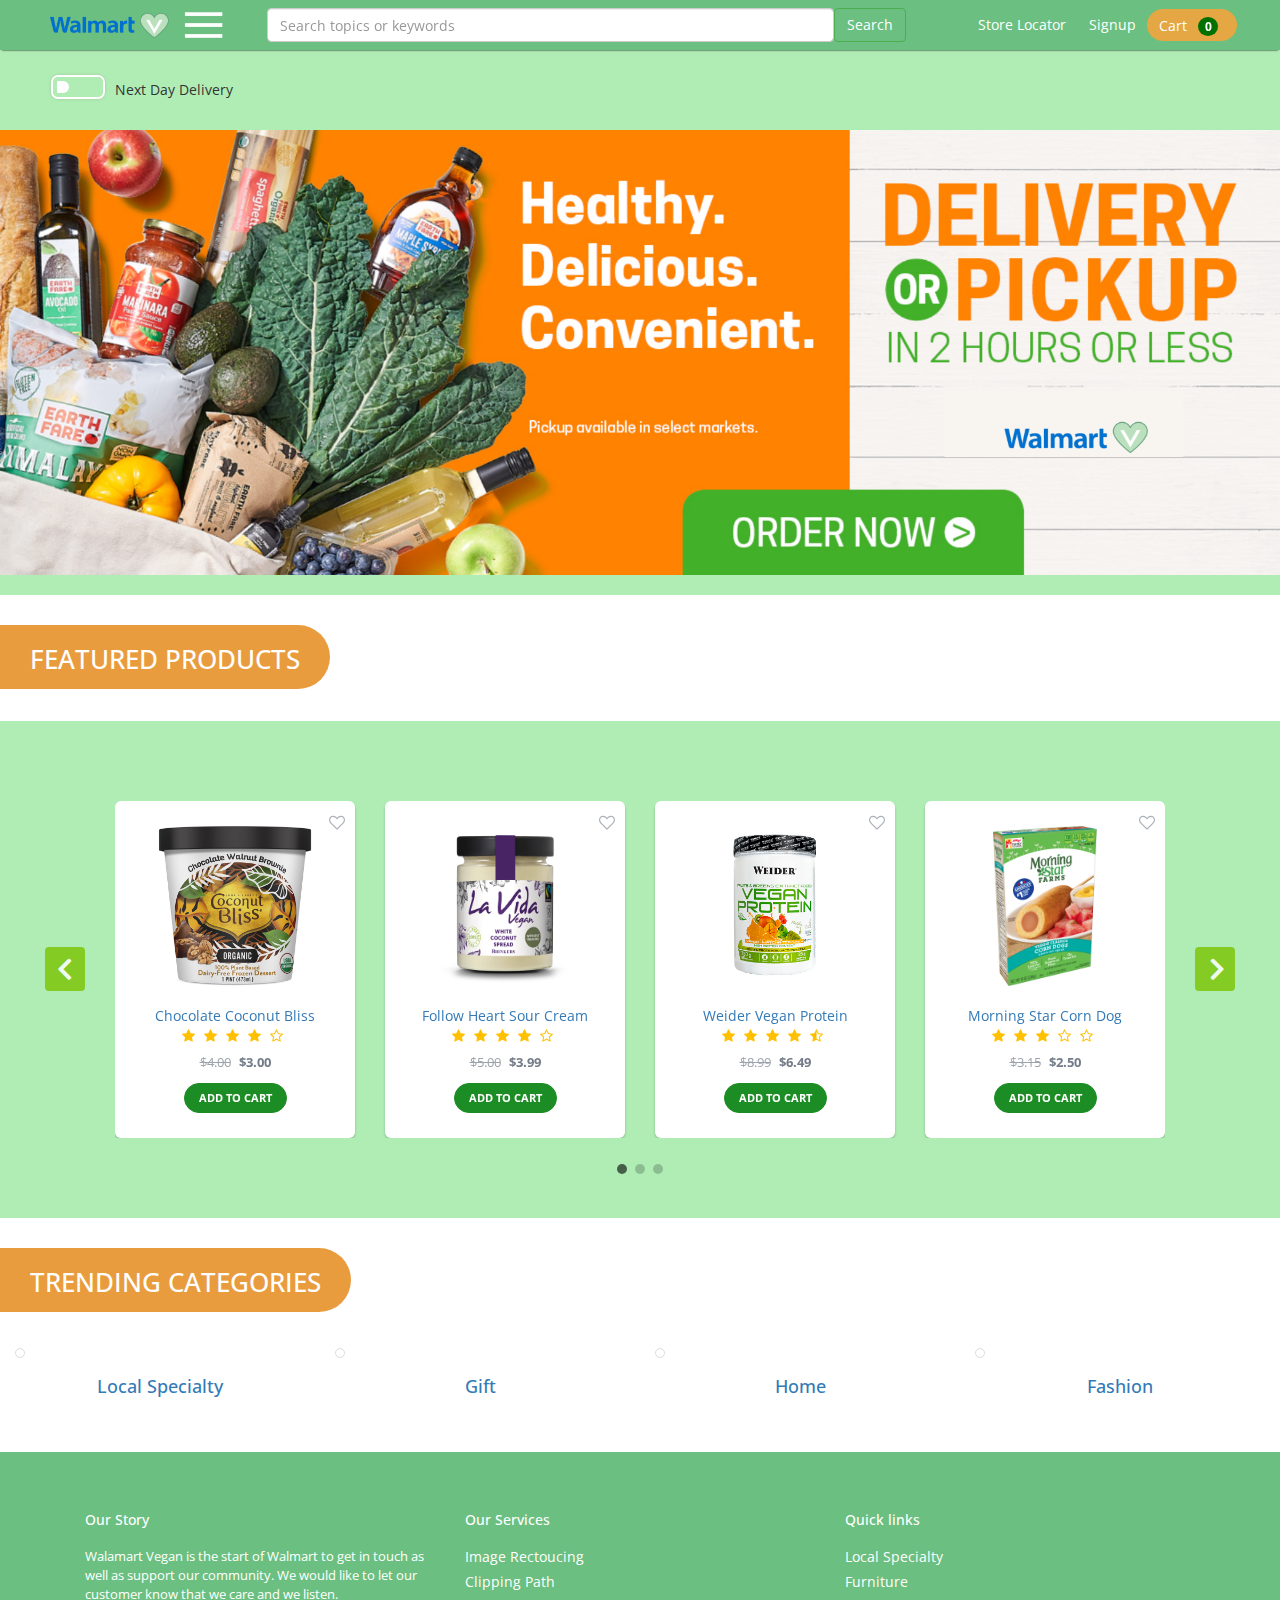
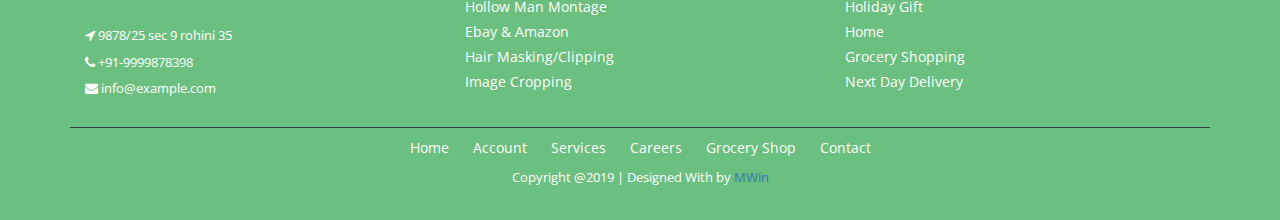
==== commit 618abe48: "mm" ====
--- a/index.html
+++ b/index.html
@@ -31,7 +31,7 @@
 			<div class="col-sm-2">
 				<img class="float-left img-fluid" src="img/logo with white vegan.png" alt="logo">
 			</div>
-			<div class="col-sm-5">
+			<div class="col-sm-6">
 				<div class="myAlert-top alert alert-success">
 					<a href="#" class="close" data-dismiss="alert" aria-label="close">&times;</a>
 					<strong>Success!</strong> Product added to cart.
@@ -52,7 +52,7 @@
 				</form>
 				<!--end of col-->
 			</div>
-			<div class="col-sm-4">
+			<div class="col-sm-3">
 				<div class="btn-group float-right" role="group">
 					<button class="btn btn-success nav-button" type="button">
 						Store Locator
@@ -64,34 +64,35 @@
 					<button class=" btn btn-cart nav-button" type="button">
 						Cart <span class="badge"><input type="number" class="cart-count" value="0"></span>
 					</button>
-				</div>
-			</div>
-		</div>
-	</div> 
+
+				</div>
+			</div>
+		</div>
+	</div>
 	<br>
 	<br>
+
 	<div pt-5 id="collapseExample2">
-			<div class="row next-day-delivery pl-5 pt-4 pb-3 ml-0 pr-5 mr-5 pb-5" style="padding-bottom: 5px;">
-				<div class="col-sm-12">
-					<div>
-						<label class="switch next-day-delivery-switch">
-							<input type="checkbox">
-							<span class="slider"></span>
-						</label>
-						Next Day Delivery
-					</div>
-				</div>
-			</div>
-			<div class="row hero ml-4 mr-4">
-				<div class="col-sm-12">
-					<img src="img/hero2.png" class="img-fluid" alt="heroboard">
-				</div>
+		<div class="row next-day-delivery pl-5 pt-4 pb-3 ml-0 pr-5 mr-5 pb-5" style="padding-bottom: 5px;">
+			<div class="col-sm-12">
+				<div>
+					<label class="switch next-day-delivery-switch">
+						<input type="checkbox">
+						<span class="slider"></span>
+					</label>
+					Next Day Delivery
+				</div>
+			</div>
+		</div>
+
+		<div class="row hero ml-0 mr-0">
+			<img id="hero" onclick=getToProfilePage() src="img/hero9.png" class="img-fluid" alt="heroboard">
 			</div>
 			<br>
-			<br>
-		</div>
+		</div>
+	
+	
 	<div class="container-fluid">
-
 		<div class="row">
 			<div class="col-md-12 pl-0 mb-0 pb-0">
 				<div class="flex-rectangle-trendy feature-product-tittle pl-0 ml-0 align-middle">
@@ -437,70 +438,101 @@
 				</div>
 			</div>
 		</div>
-		<div class="row ml-5 mr-5 mt-5">
-			<div class="col-lg-3">
-				<div class="text-center">
-					<img src="img/local.png" class="rounded-circle img-fluid">
-					<h3 class="mt-4 mb-3 text-center">Local Specialty</h5>
-				</div>
-			</div>
-			<div class="col-lg-3">
-				<div class="text-center">
-					<img src="img/gift.png" class="rounded-circle img-fluid">
-					<h3 class="mt-4 mb-3 text-center">Gift</h5>
-				</div>
-			</div>
-			<div class="col-lg-3">
-				<div class="text-center">
-					<img src="img/fashion.png" class="rounded-circle img-fluid">
-					<h3 class="mt-4 mb-3 text-center">Fashion</h5>
-				</div>
-			</div>
-			<div class="col-lg-3">
-				<div class="text-center">
-					<img src="img/home.png" class="rounded-circle img-fluid">
-					<h3 class="mt-4 mb-3 text-center">Home</h5>
-				</div>
-			</div>
-		</div>
-		<div class="row navbar nav-background ml-5 mr-5 mb-5 mt-5 pt-5 pb-5 mt-5">
-			<div class="col-sm-3">
-				<form>
-					<div class="row no-gutters align-items-left">
-						<div class="col">
-							<input class="form-control form-control-lg form-control-borderless" type="search"
-								placeholder="Sign up for a newsletter">
-						</div>
-						<div class="col-auto">
-							<button class="btn btn-success" type="submit">Sign Up</button>
-						</div>
-					</div>
-				</form>
-			</div>
-			<div class="col-sm-5">
-				<img class="float-right" src="img/Group 1.png" alt="logo">
-			</div>
-			<div class="col-sm-4">
-				<div class="btn-group float-right" role="group">
-					<button class="btn btn-success nav-button" type="button">
-						Youtube
-					</button>
-					<button class="btn btn-success nav-button" type="button">
-						Pinterest
-					</button>
-					<button class="btn btn-success nav-button" type="button">
-						Facebook
-					</button>
-					<button class="btn btn-success nav-button" type="button">
-						Twitter
-					</button>
-					<button class="btn btn-success nav-button" type="button">
-						LinkedN
-					</button>
-				</div>
+
+		<div class="row text-center text-lg-left">
+
+			<div class="col-lg-3 col-md-4 col-6">
+				<a href="#" class="d-block mb-4 h-100">
+					<img class="img-fluid rounded-circle img-thumbnail" src="img/local.png" alt="">
+					<h4 class="mt-4 mb-3 text-center">Local Specialty</h4>
+				</a>
+			</div>
+			<div class="col-lg-3 col-md-4 col-6">
+				<a href="#" class="d-block mb-4 h-100">
+					<img class="img-fluid rounded-circle img-thumbnail" src="img/gift.png" alt="">
+					<h4 class="mt-4 mb-3 text-center">Gift</h4>
+				</a>
+			</div>
+			<div class="col-lg-3 col-md-4 col-6">
+				<a href="#" class="d-block mb-4 h-100">
+					<img class="img-fluid rounded-circle img-thumbnail" src="img/home.png" alt="">
+					<h4 class="mt-4 mb-3 text-center">Home</h4>
+				</a>
+			</div>
+			<div class="col-lg-3 col-md-4 col-6">
+				<a href="#" class="d-block mb-4 h-100">
+					<img class="img-fluid  rounded-circle img-thumbnail" src="img/fashion.png" alt="">
+					<h4 class="mt-4 mb-3 text-center">Fashion</h4>
+				</a>
 			</div>
 		</div>
 	</div>
+	<br>
+	<br>
+	<footer class="footer">
+		<div class="container bottom_border">
+			<div class="row">
+				<div class=" col-sm-4 col-md col-sm-4  col-12 col">
+					<h5 class="headin5_amrc col_white_amrc pt2">Our Story</h5>
+					<!--headin5_amrc-->
+					<p class="mb10">Walamart Vegan is the start of Walmart to get in touch as well as support our community. We would like to let our customer know that we care and we listen.</p>
+					<p><i class="fa fa-location-arrow"></i> 9878/25 sec 9 rohini 35 </p>
+					<p><i class="fa fa-phone"></i> +91-9999878398 </p>
+					<p><i class="fa fa fa-envelope"></i> info@example.com </p>
+
+
+				</div>
+
+
+				<div class=" col-sm-4 col-md  col-6 col">
+					<h5 class="headin5_amrc col_white_amrc pt2">Our Services</h5>
+					<!--headin5_amrc-->
+					<ul class="footer_ul_amrc">
+						<li><a href="http://webenlance.com">Image Rectoucing</a></li>
+						<li><a href="http://webenlance.com">Clipping Path</a></li>
+						<li><a href="http://webenlance.com">Hollow Man Montage</a></li>
+						<li><a href="http://webenlance.com">Ebay & Amazon</a></li>
+						<li><a href="http://webenlance.com">Hair Masking/Clipping</a></li>
+						<li><a href="http://webenlance.com">Image Cropping</a></li>
+					</ul>
+					<!--footer_ul_amrc ends here-->
+				</div>
+
+
+				<div class=" col-sm-4 col-md  col-6 col">
+					<h5 class="headin5_amrc col_white_amrc pt2">Quick links</h5>
+					<!--headin5_amrc-->
+					<ul class="footer_ul_amrc">
+						<li><a href="http://webenlance.com">Local Specialty</a></li>
+						<li><a href="http://webenlance.com">Furniture</a></li>
+						<li><a href="http://webenlance.com">Holiday Gift</a></li>
+						<li><a href="http://webenlance.com">Home</a></li>
+						<li><a href="http://webenlance.com">Grocery Shopping</a></li>
+						<li><a href="http://webenlance.com">Next Day Delivery</a></li>
+					</ul>
+					<!--footer_ul_amrc ends here-->
+				</div>
+
+			</div>
+		</div>
+
+
+		<div class="container">
+			<ul class="foote_bottom_ul_amrc">
+				<li><a href="http://webenlance.com">Home</a></li>
+				<li><a href="http://webenlance.com">Account</a></li>
+				<li><a href="http://webenlance.com">Services</a></li>
+				<li><a href="http://webenlance.com">Careers</a></li>
+				<li><a href="http://webenlance.com">Grocery Shop</a></li>
+				<li><a href="http://webenlance.com">Contact</a></li>
+			</ul>
+			<!--foote_bottom_ul_amrc ends here-->
+			<p class="text-center">Copyright @2019 | Designed With by <a href="#">MWin</a></p>
+
+			<!--social_footer_ul ends here-->
+		</div>
+
+	</footer>
 	<!-- jQuery (necessary for Bootstrap's JavaScript plugins) -->
 	<script src="js/jquery-3.3.1.min.js"></script>
 
--- a/css/customized_css.css
+++ b/css/customized_css.css
@@ -1,6 +1,6 @@
 .body{ padding-top: 1000px;}
 .container-fluid{
-    padding-top: 70px;
+    padding-top: 0px;
 }
 /*alert for adding product*/
 .myAlert-top{
@@ -80,7 +80,7 @@
     left: 0;
     right: 0;
     border-radius: 5px;
-    box-shadow: 0 0 0 2px #777, 0 0 4px #777;
+    box-shadow: 0 0 0 2px rgb(255, 253, 253), 0 0 4px #777;
     cursor: pointer;
     border: 4px solid transparent;
     overflow: hidden;
@@ -92,7 +92,7 @@
     content: "";
     width: 100%;
     height: 100%;
-    background: #777;
+    background: #fff;
     border-radius: 10px;
     transform: translateX(-30px);
     transition: .4s;
@@ -629,7 +629,7 @@
 .btn-cart {
     color: #fff !important;
     height: 32px;
-    border-radius: 0 !important;
+    border-radius: 30px !important;
     background: #E5A743;
 }
 
@@ -692,6 +692,47 @@
     right: 0;
 }
 /*local specialty and deal of the day carousel*/
+#hero:hover{
+    background-color: rgb(123, 218, 123);
+}
+
+
+  
+/*footer*/
+.col_white_amrc { color:#FFF;}
+footer { width:100%; background-color:#6BBF80; min-height:250px; padding:10px 0px 25px 0px ;}
+.pt2 { padding-top:40px ; margin-bottom:20px ;}
+footer p { font-size:13px; color:#fff; padding-bottom:0px; margin-bottom:8px;}
+.mb10 { padding-bottom:15px ;}
+.footer_ul_amrc { margin:0px ; list-style-type:none ; font-size:14px; padding:0px 0px 10px 0px ; }
+.footer_ul_amrc li {padding:0px 0px 5px 0px;}
+.footer_ul_amrc li a{ color:rgb(255, 254, 254);}
+.footer_ul_amrc li a:hover{ color:#fff; text-decoration:none;}
+.fleft { float:left;}
+.padding-right { padding-right:10px; }
+
+.footer_ul2_amrc {margin:0px; list-style-type:none; padding:0px;}
+.footer_ul2_amrc li p { display:table; }
+.footer_ul2_amrc li a:hover { text-decoration:none;}
+.footer_ul2_amrc li i { margin-top:5px;}
+
+.bottom_border { border-bottom:1px solid #323f45; padding-bottom:20px;}
+.foote_bottom_ul_amrc {
+	list-style-type:none;
+	padding:0px;
+	display:table;
+	margin-top: 10px;
+	margin-right: auto;
+	margin-bottom: 10px;
+	margin-left: auto;
+}
+.foote_bottom_ul_amrc li { display:inline;}
+.foote_bottom_ul_amrc li a { color:rgb(255, 253, 253); margin:0 12px;}
+
+.social_footer_ul { display:table; margin:15px auto 0 auto; list-style-type:none;  }
+.social_footer_ul li { padding-left:20px; padding-top:10px; float:left; }
+.social_footer_ul li a { color:#CCC; border:1px solid #CCC; padding:8px;border-radius:50%;}
+.social_footer_ul li i {  width:20px; height:20px; text-align:center;}
 /* Media Queries */
 @media (max-width: 580px) {
     .container-fluid {
@@ -716,6 +757,7 @@
 
 }
 
+
 @media (min-width: 768px) {
     .shopping-cart .items .product .info {
         padding-top: 25px;
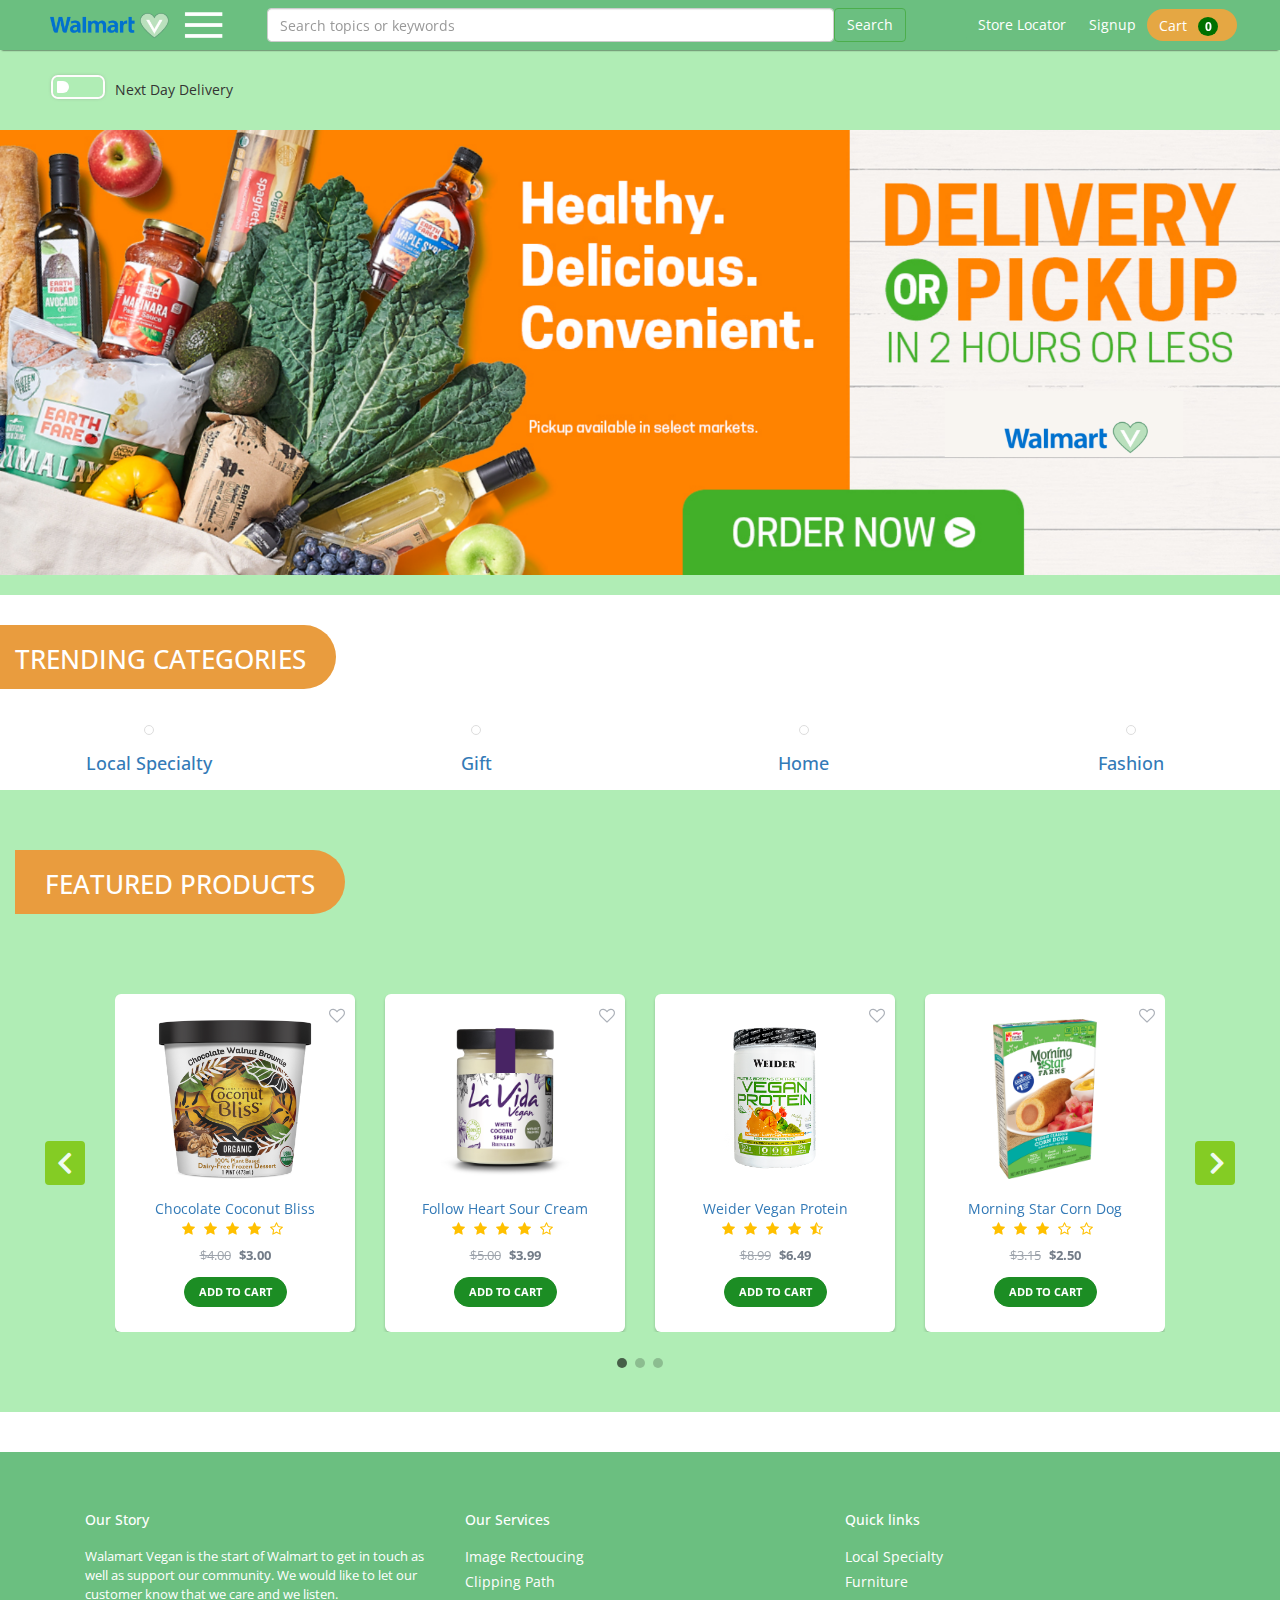
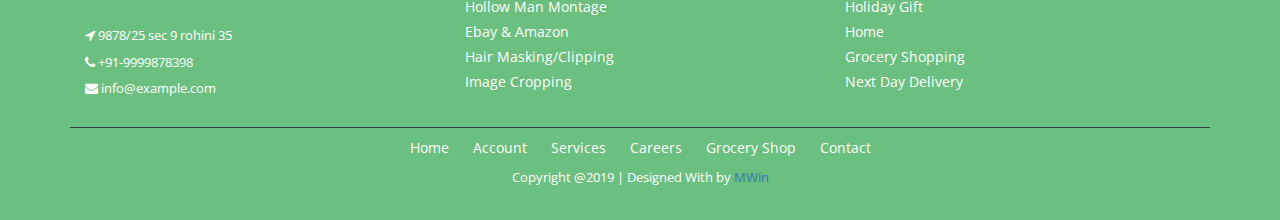
==== commit 222fa1a1: "mm" ====
--- a/index.html
+++ b/index.html
@@ -87,22 +87,57 @@
 
 		<div class="row hero ml-0 mr-0">
 			<img id="hero" onclick=getToProfilePage() src="img/hero9.png" class="img-fluid" alt="heroboard">
-			</div>
-			<br>
-		</div>
-	
-	
+		</div>
+		<br>
+	</div>
+
+	<div class="row">
+		<div class="col-md-12 pl-0 mb-0 pb-0">
+			<div class="flex-rectangle-trendy feature-product-tittle pl-0 ml-0 align-middle">
+				<div class="text-center">
+					<h2 class="pt-4 text-white trendy-text">Trending Categories</h2>
+				</div>
+			</div>
+		</div>
+	</div>
+
+	<div class="row text-center text-lg-centre">
+		<div class="col-lg-3 col-md-4 col-6">
+			<a href="#" class="d-block mb-4 h-100">
+				<img class="img-fluid rounded-circle img-thumbnail" src="img/local.png" alt="">
+				<h4 class="mt-4 mb-3 text-center">Local Specialty</h4>
+			</a>
+		</div>
+		<div class="col-lg-3 col-md-4 col-6">
+			<a href="#" class="d-block mb-4 h-100">
+				<img class="img-fluid rounded-circle img-thumbnail" src="img/gift.png" alt="">
+				<h4 class="mt-4 mb-3 text-center">Gift</h4>
+			</a>
+		</div>
+		<div class="col-lg-3 col-md-4 col-6">
+			<a href="#" class="d-block mb-4 h-100">
+				<img class="img-fluid rounded-circle img-thumbnail" src="img/home.png" alt="">
+				<h4 class="mt-4 mb-3 text-center">Home</h4>
+			</a>
+		</div>
+		<div class="col-lg-3 col-md-4 col-6">
+			<a href="#" class="d-block mb-4 h-100">
+				<img class="img-fluid  rounded-circle img-thumbnail" src="img/fashion.png" alt="">
+				<h4 class="mt-4 mb-3 text-center">Fashion</h4>
+			</a>
+		</div>
+	</div>
 	<div class="container-fluid">
-		<div class="row">
-			<div class="col-md-12 pl-0 mb-0 pb-0">
-				<div class="flex-rectangle-trendy feature-product-tittle pl-0 ml-0 align-middle">
-					<div class="text-center">
-						<h2 class="pt-4 text-white trendy-text">Featured Products</h2>
+		<div class="row" id="collapseExample1">
+			<div class="row">
+				<div class="col-md-12 pl-0 mb-0 pb-0">
+					<div class="flex-rectangle-trendy feature-product-tittle pl-0 ml-0 align-middle">
+						<div class="text-center">
+							<h2 class="pt-4 text-white trendy-text">Featured Products</h2>
+						</div>
 					</div>
 				</div>
 			</div>
-		</div>
-		<div class="row" id="collapseExample1">
 			<div class="col-md-12">
 				<div id="myCarousel" class="carousel slide" data-ride="carousel" data-interval="0">
 					<!-- Carousel indicators -->
@@ -429,43 +464,7 @@
 			</div>
 		</div>
 
-		<div class="row">
-			<div class="col-md-12 pl-0 mb-0 pb-0">
-				<div class="flex-rectangle-trendy feature-product-tittle pl-0 ml-0 align-middle">
-					<div class="text-center">
-						<h2 class="pt-4 text-white trendy-text">Trending Categories</h2>
-					</div>
-				</div>
-			</div>
-		</div>
-
-		<div class="row text-center text-lg-left">
-
-			<div class="col-lg-3 col-md-4 col-6">
-				<a href="#" class="d-block mb-4 h-100">
-					<img class="img-fluid rounded-circle img-thumbnail" src="img/local.png" alt="">
-					<h4 class="mt-4 mb-3 text-center">Local Specialty</h4>
-				</a>
-			</div>
-			<div class="col-lg-3 col-md-4 col-6">
-				<a href="#" class="d-block mb-4 h-100">
-					<img class="img-fluid rounded-circle img-thumbnail" src="img/gift.png" alt="">
-					<h4 class="mt-4 mb-3 text-center">Gift</h4>
-				</a>
-			</div>
-			<div class="col-lg-3 col-md-4 col-6">
-				<a href="#" class="d-block mb-4 h-100">
-					<img class="img-fluid rounded-circle img-thumbnail" src="img/home.png" alt="">
-					<h4 class="mt-4 mb-3 text-center">Home</h4>
-				</a>
-			</div>
-			<div class="col-lg-3 col-md-4 col-6">
-				<a href="#" class="d-block mb-4 h-100">
-					<img class="img-fluid  rounded-circle img-thumbnail" src="img/fashion.png" alt="">
-					<h4 class="mt-4 mb-3 text-center">Fashion</h4>
-				</a>
-			</div>
-		</div>
+
 	</div>
 	<br>
 	<br>
@@ -475,7 +474,8 @@
 				<div class=" col-sm-4 col-md col-sm-4  col-12 col">
 					<h5 class="headin5_amrc col_white_amrc pt2">Our Story</h5>
 					<!--headin5_amrc-->
-					<p class="mb10">Walamart Vegan is the start of Walmart to get in touch as well as support our community. We would like to let our customer know that we care and we listen.</p>
+					<p class="mb10">Walamart Vegan is the start of Walmart to get in touch as well as support our
+						community. We would like to let our customer know that we care and we listen.</p>
 					<p><i class="fa fa-location-arrow"></i> 9878/25 sec 9 rohini 35 </p>
 					<p><i class="fa fa-phone"></i> +91-9999878398 </p>
 					<p><i class="fa fa fa-envelope"></i> info@example.com </p>
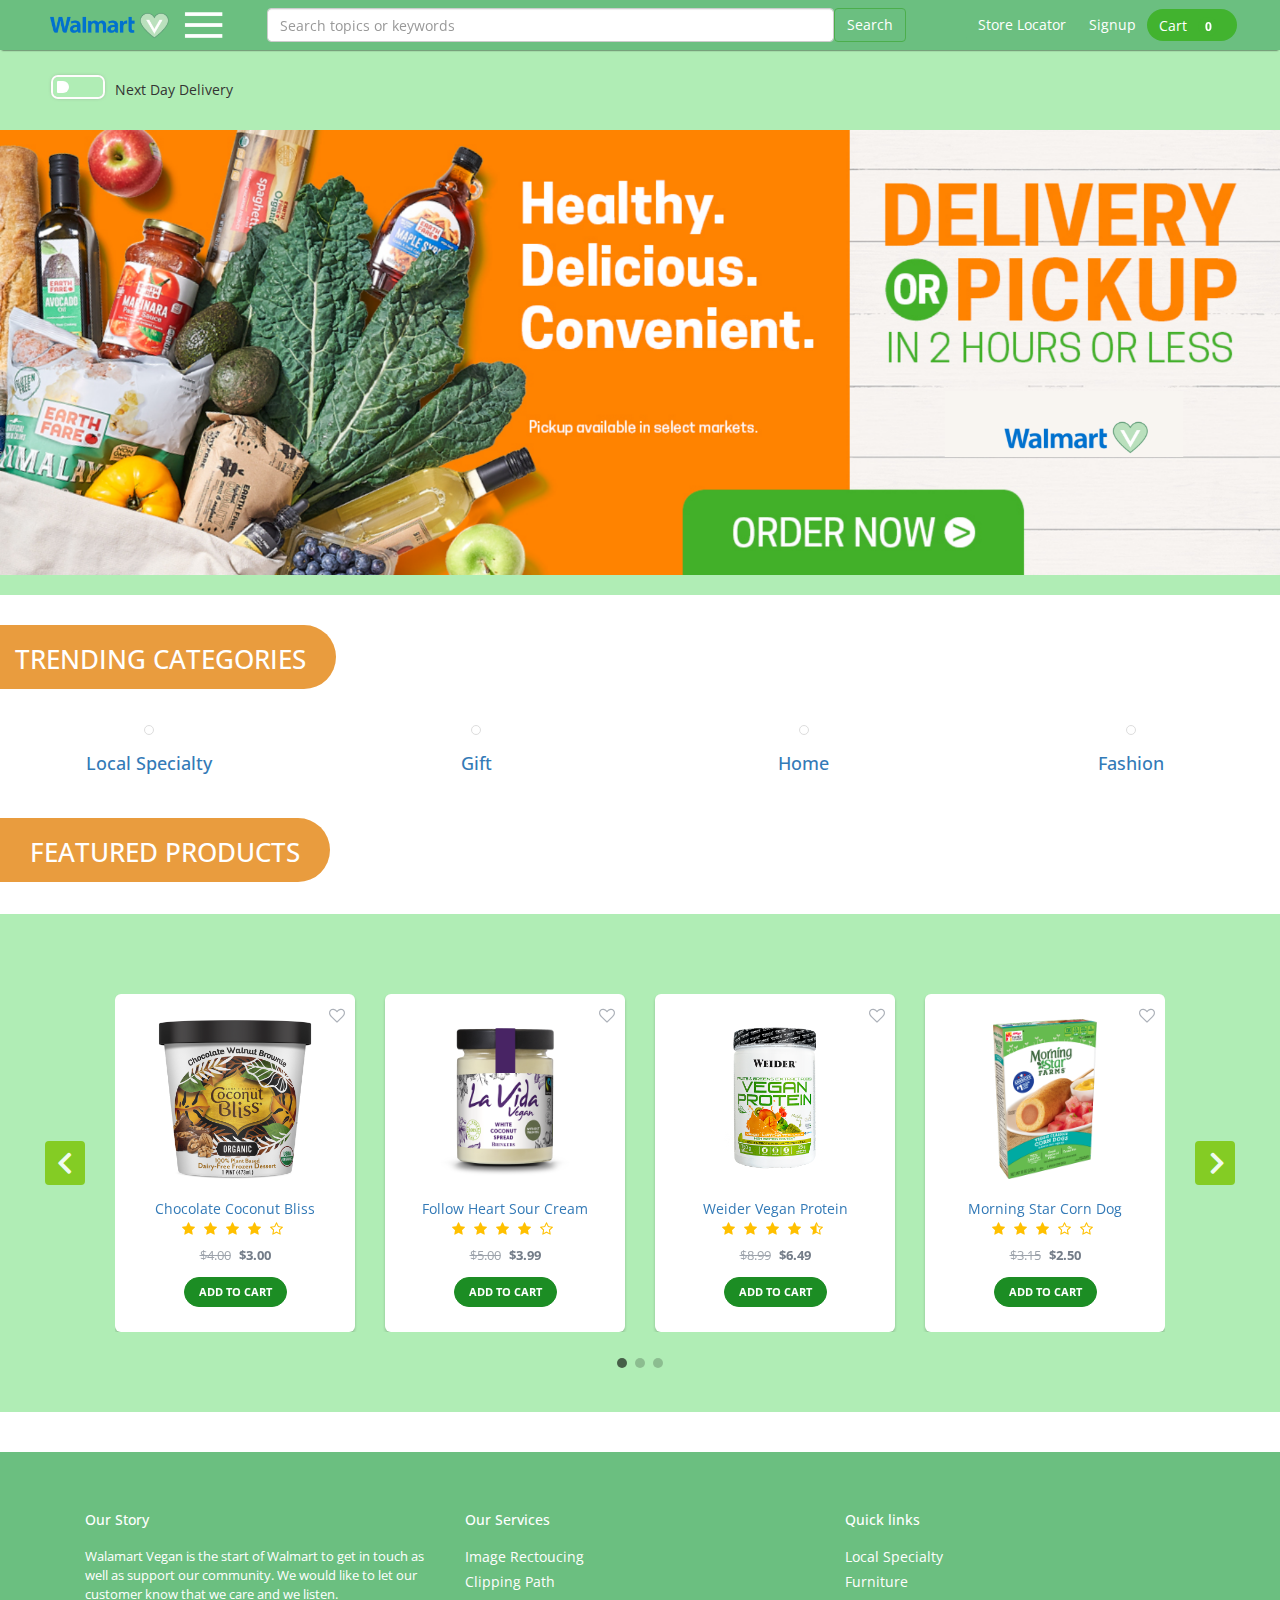
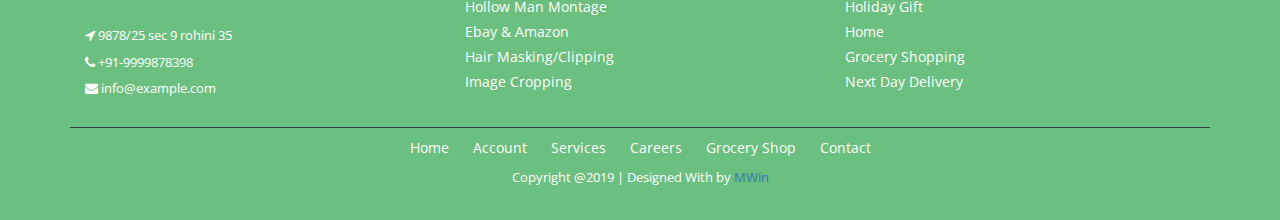
==== commit 813452f2: ",," ====
--- a/index.html
+++ b/index.html
@@ -127,17 +127,18 @@
 			</a>
 		</div>
 	</div>
+
 	<div class="container-fluid">
-		<div class="row" id="collapseExample1">
 			<div class="row">
-				<div class="col-md-12 pl-0 mb-0 pb-0">
-					<div class="flex-rectangle-trendy feature-product-tittle pl-0 ml-0 align-middle">
-						<div class="text-center">
-							<h2 class="pt-4 text-white trendy-text">Featured Products</h2>
+					<div class="col-md-12 pl-0 mb-0 pb-0">
+						<div class="flex-rectangle-trendy feature-product-tittle pl-0 ml-0 align-middle">
+							<div class="text-center">
+								<h2 class="pt-4 text-white trendy-text">Featured Products</h2>
+							</div>
 						</div>
 					</div>
 				</div>
-			</div>
+		<div class="row" id="collapseExample1">
 			<div class="col-md-12">
 				<div id="myCarousel" class="carousel slide" data-ride="carousel" data-interval="0">
 					<!-- Carousel indicators -->
--- a/css/customized_css.css
+++ b/css/customized_css.css
@@ -629,18 +629,19 @@
 .btn-cart {
     color: #fff !important;
     height: 32px;
+    text-align: center !important;
     border-radius: 30px !important;
-    background: #E5A743;
+    background: #42B32F;
 }
 
 .btn-cart:hover {
     color: #fff;
-    background-color: #449d44;
+    background-color: #007000;
     border-color: #398439;
 }
 
 .btn-cart .cart-count {
-    background: #007000;
+    background: #42B32F;
     border: none;
     border-radius: 100%;
     text-align: center;
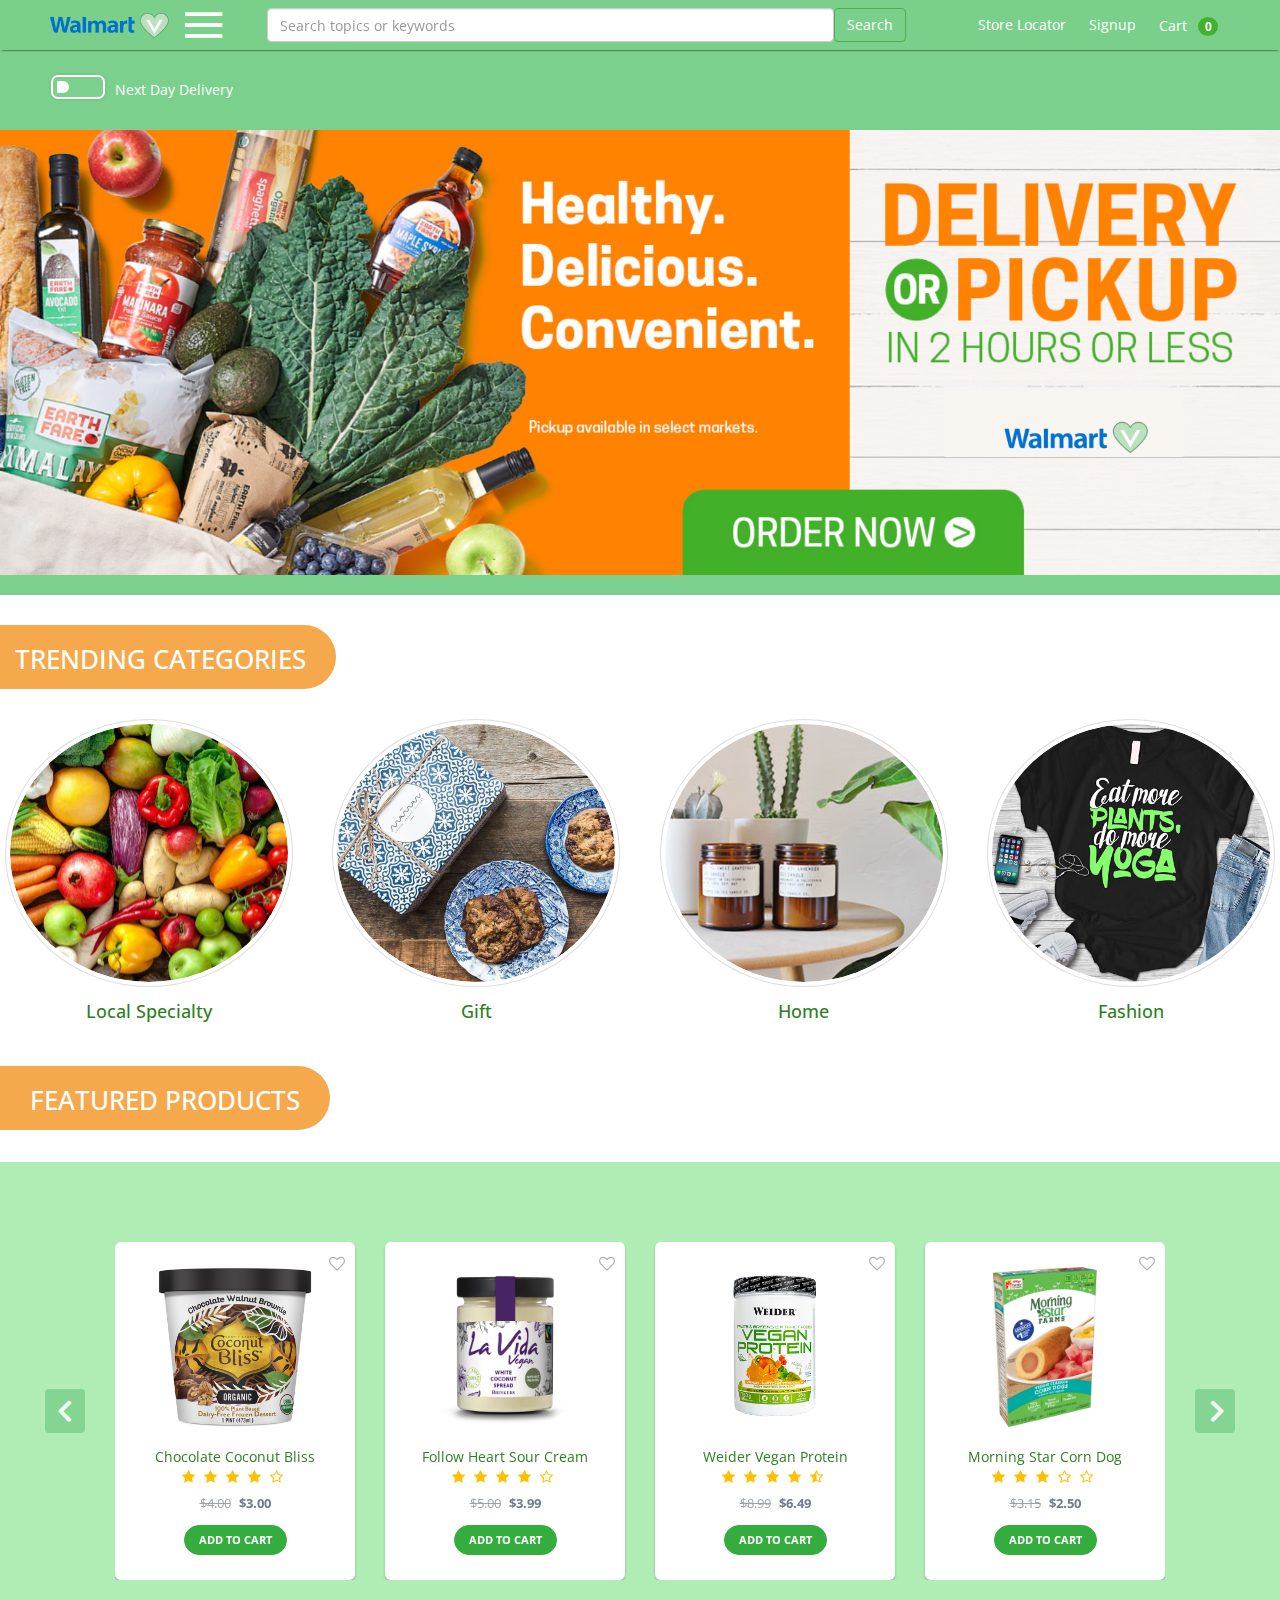
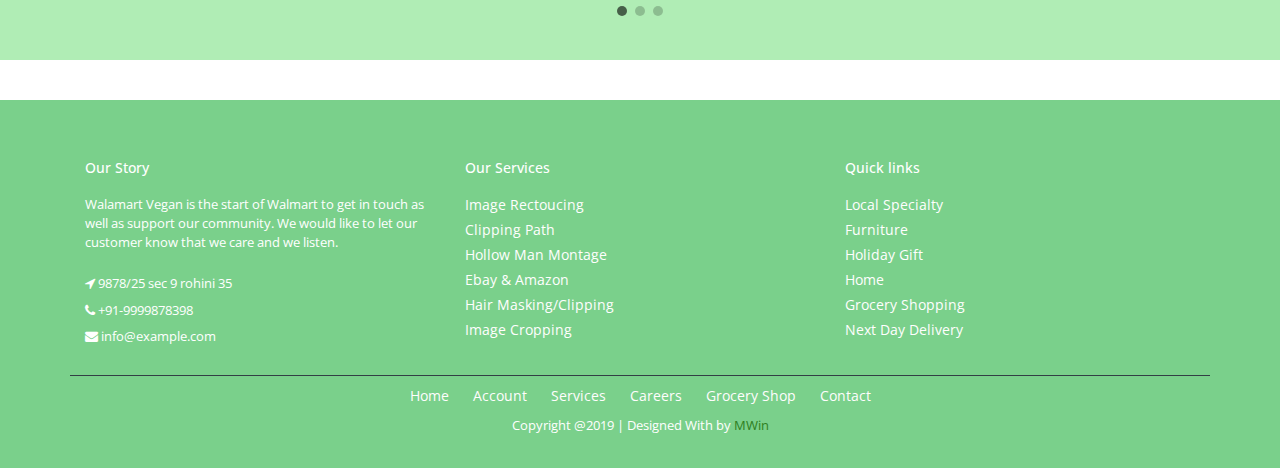
==== commit 97ec1b66: "tweak" ====
--- a/index.html
+++ b/index.html
@@ -14,12 +14,10 @@
 	<!--ecommerce carousel-->
 	<link rel="stylesheet" href="https://maxcdn.bootstrapcdn.com/font-awesome/4.7.0/css/font-awesome.min.css">
 	<link rel="stylesheet" href="https://maxcdn.bootstrapcdn.com/bootstrap/3.3.7/css/bootstrap.min.css">
-	<script src="https://ajax.googleapis.com/ajax/libs/jquery/1.12.4/jquery.min.js"></script>
-	<script src="https://maxcdn.bootstrapcdn.com/bootstrap/3.3.7/js/bootstrap.min.js"></script>
+
 	<!--navbar cart drop down-->
 	<link href="//maxcdn.bootstrapcdn.com/bootstrap/3.3.0/css/bootstrap.min.css" rel="stylesheet" id="bootstrap-css">
-	<script src="//maxcdn.bootstrapcdn.com/bootstrap/3.3.0/js/bootstrap.min.js"></script>
-	<script src="//code.jquery.com/jquery-1.11.1.min.js"></script>
+
 	<!--customized-->
 	<link href="css/customized_css.css" rel="stylesheet">
 
@@ -36,7 +34,7 @@
 					<a href="#" class="close" data-dismiss="alert" aria-label="close">&times;</a>
 					<strong>Success!</strong> Product added to cart.
 				</div>
-				<form>
+				<form class="search-header-xs">
 					<div class="row no-gutters align-items-center">
 						<!--end of col-->
 						<div class="col">
@@ -52,7 +50,7 @@
 				</form>
 				<!--end of col-->
 			</div>
-			<div class="col-sm-3">
+			<div class="cart-action-btns-xs col-sm-3">
 				<div class="btn-group float-right" role="group">
 					<button class="btn btn-success nav-button" type="button">
 						Store Locator
@@ -75,7 +73,7 @@
 	<div pt-5 id="collapseExample2">
 		<div class="row next-day-delivery pl-5 pt-4 pb-3 ml-0 pr-5 mr-5 pb-5" style="padding-bottom: 5px;">
 			<div class="col-sm-12">
-				<div>
+				<div class="text-white">
 					<label class="switch next-day-delivery-switch">
 						<input type="checkbox">
 						<span class="slider"></span>
@@ -535,6 +533,10 @@
 
 	</footer>
 	<!-- jQuery (necessary for Bootstrap's JavaScript plugins) -->
+	<script src="https://ajax.googleapis.com/ajax/libs/jquery/1.12.4/jquery.min.js"></script>
+	<script src="https://maxcdn.bootstrapcdn.com/bootstrap/3.3.7/js/bootstrap.min.js"></script>
+	<script src="//maxcdn.bootstrapcdn.com/bootstrap/3.3.0/js/bootstrap.min.js"></script>
+	<script src="//code.jquery.com/jquery-1.11.1.min.js"></script>
 	<script src="js/jquery-3.3.1.min.js"></script>
 
 	<!-- Include all compiled plugins (below), or include individual files as needed -->
--- a/css/customized_css.css
+++ b/css/customized_css.css
@@ -8,15 +8,15 @@
     top: 5px; 
     left:30%;
     width: 30%;
-    background-color:rgb(3, 57, 16);
+    background-color:rgb(50, 177, 63);
     border:none;
     color: white;
 }
 .myAlert-bottom{
     position: fixed;
-    bottom: 5px;
-    left:2%;
-    width: 96%;
+    top: 5px;
+    left:30%;
+    width: 30%;
 }
 .alert{
     display: none;
@@ -32,7 +32,7 @@
 }
 /*nav button color*/
 .btn-success {
-    background-color: #6BBF80;
+    background-color: #7ad08b;
 }
 
 /*nav button color*/
@@ -119,7 +119,7 @@
 }
 
 .flex-rectangle-trendy {
-    background: #E99C3E;
+    background: #f5a94c;
     display: inline-block;
     margin: 30px 0;
     border-top-right-radius: 40px;
@@ -142,9 +142,15 @@
 body {
     font-family: "Open Sans", sans-serif;
 }
-
+a{
+    color: #2e7f21;
+}
+
+h1{
+    color:#2e7f21;
+}
 h2 {
-    color: #000;
+    color: #0e8a26;
     font-size: 26px;
     font-weight: 300;
     text-align: center;
@@ -156,7 +162,9 @@
 h2 b {
     color: #ffc000;
 }
-
+.instock{
+    color:#3da92c;
+}
 .thumb-wrapper{
     background:#fff;
 }
@@ -206,8 +214,8 @@
     font-size: 11px;
     text-transform: uppercase;
     font-weight: bold;
-    background: #1C8D24;
-    border: 1px solid #1C8D24;
+    background: #34ad3e;
+    border: 1px solid #34ad3e;
     padding: 6px 14px;
     margin-top: 5px;
     line-height: 16px;
@@ -226,7 +234,7 @@
 .carousel .carousel-control {
 	height: 44px;
 	width: 40px;
-	background: #7ac400;	
+	background: #7ad08b;	
     margin: auto 0;
     border-radius: 4px;
 	opacity: 0.8;
@@ -351,7 +359,7 @@
 /*dropdown cart*/
 /*nav-background-color*/
 .nav-background {
-    background-color: #6BBF80;
+    background-color: #7ad08a;
 }
 
 /*nav-background-color*/
@@ -448,7 +456,7 @@
 
 
 .shopping-cart .block-heading {
-    padding-top: 50px;
+    padding-top: 0px;
     margin-bottom: 40px;
     text-align: center;
 }
@@ -457,7 +465,7 @@
 .shopping-cart .block-heading h2,
 .shopping-cart .block-heading h3 {
     margin-bottom: 1.2rem;
-    color: #3b99e0;
+    color: #0e8a26;
 }
 
 .shopping-cart .items {
@@ -552,9 +560,13 @@
 
 /*add favorite icon*/
 /*virtual aisle*/
+.round-shape{
+    border-radius: 50%;
+    border-color:rgb(26, 89, 15);
+}
 .gallery-title {
     font-size: 36px;
-    color: #42B32F;
+    color: #fff/*#42B32F*/;
     text-align: left;
     font-weight: 500;
     margin-bottom: 70px;
@@ -612,7 +624,7 @@
 }
 #collapseExample2 {
     border-top: 2px solid #ffffff;
-    background-color: #b0edb5;
+    background-color: #7ad08c/*#b0edb5*/;
     height: 100%;
     padding: 0px;
 }
@@ -631,7 +643,7 @@
     height: 32px;
     text-align: center !important;
     border-radius: 30px !important;
-    background: #42B32F;
+    background: #7ad08b/*#42B32F*/;
 }
 
 .btn-cart:hover {
@@ -696,12 +708,23 @@
 #hero:hover{
     background-color: rgb(123, 218, 123);
 }
-
-
+/*checkout*/
+.panel-default .panel-heading {
+    color: rgb(28, 116, 33);
+    background-color: #7ad08a;
+    border-color: #7ad08a;
+}
+/*confirmation*/
+.jumbotron p{
+    color: #368407;
+}
+.jumbotron h1{
+    color: #368407;
+}
   
 /*footer*/
 .col_white_amrc { color:#FFF;}
-footer { width:100%; background-color:#6BBF80; min-height:250px; padding:10px 0px 25px 0px ;}
+footer { width:100%; background-color:#7ad08b; min-height:250px; padding:10px 0px 25px 0px ;}
 .pt2 { padding-top:40px ; margin-bottom:20px ;}
 footer p { font-size:13px; color:#fff; padding-bottom:0px; margin-bottom:8px;}
 .mb10 { padding-bottom:15px ;}
@@ -735,6 +758,7 @@
 .social_footer_ul li a { color:#CCC; border:1px solid #CCC; padding:8px;border-radius:50%;}
 .social_footer_ul li i {  width:20px; height:20px; text-align:center;}
 /* Media Queries */
+
 @media (max-width: 580px) {
     .container-fluid {
         padding-top: 150px;
@@ -779,4 +803,72 @@
         padding: 4px 10px;
         text-align: center;
     }
-}+}
+@media only screen 
+    and (device-width : 375px) 
+    and (device-height : 812px) 
+    and (-webkit-device-pixel-ratio : 3) { 
+        .cart-action-btns-xs{
+            padding: 10px;
+            margin: 0 10px;
+        }
+
+        .search-header-xs{
+            margin: 0 10px;
+        }
+
+        #collapseExample2 .hero{
+            padding-top: 47px;
+        }
+
+        .container-fluid{
+            padding-top: 0;
+        }
+
+        #myCarousel .carousel-control-next, #myCarousel .carousel-control-prev{
+            display: none;
+        }
+
+        #myCarousel{
+            padding: 10px 0;
+        }
+
+        .panel-title legend, .panel-title h3{
+            margin: 10px 30px;
+        }
+
+         form.form-horizontal{
+            margin: 10px 30px;
+        } 
+
+        /*
+        form.form-horizontal .form-group{
+            margin: 10px 0;
+        }
+
+        form.form-horizontal .form-group .input-group{
+            display: inline-flex;
+        } */
+
+        .alert.alert-success{
+            width: 40%;
+        }
+
+        #mainContentWrapper{
+            padding-top: 50px;
+        }
+
+        .no-space-pt-xs, .no-padding-xs{
+            padding: 0;
+        }
+        .gallery-title{
+            padding-top: 50px;
+        }
+        .bread-crumb{
+            padding-top:50px;
+        }
+        .card-img-xs{
+            padding-left:20px;
+        }
+    }
+    